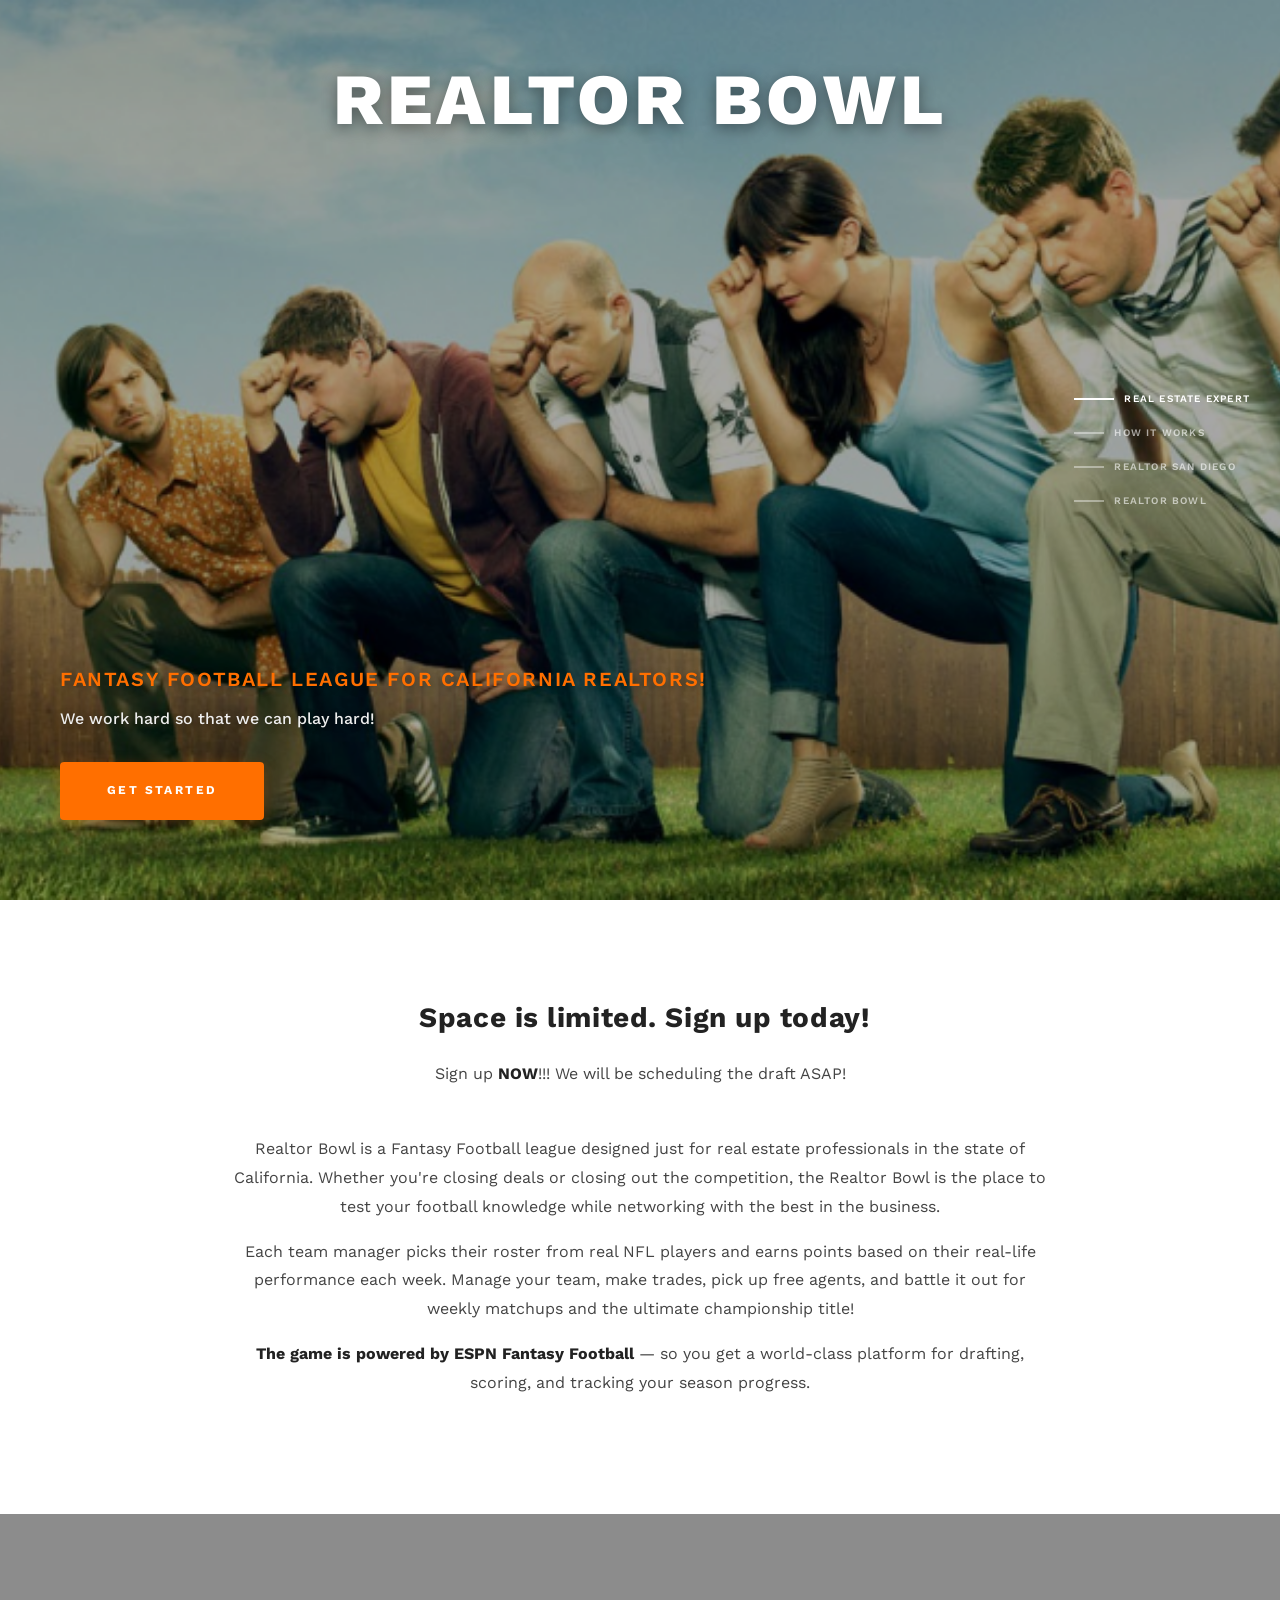
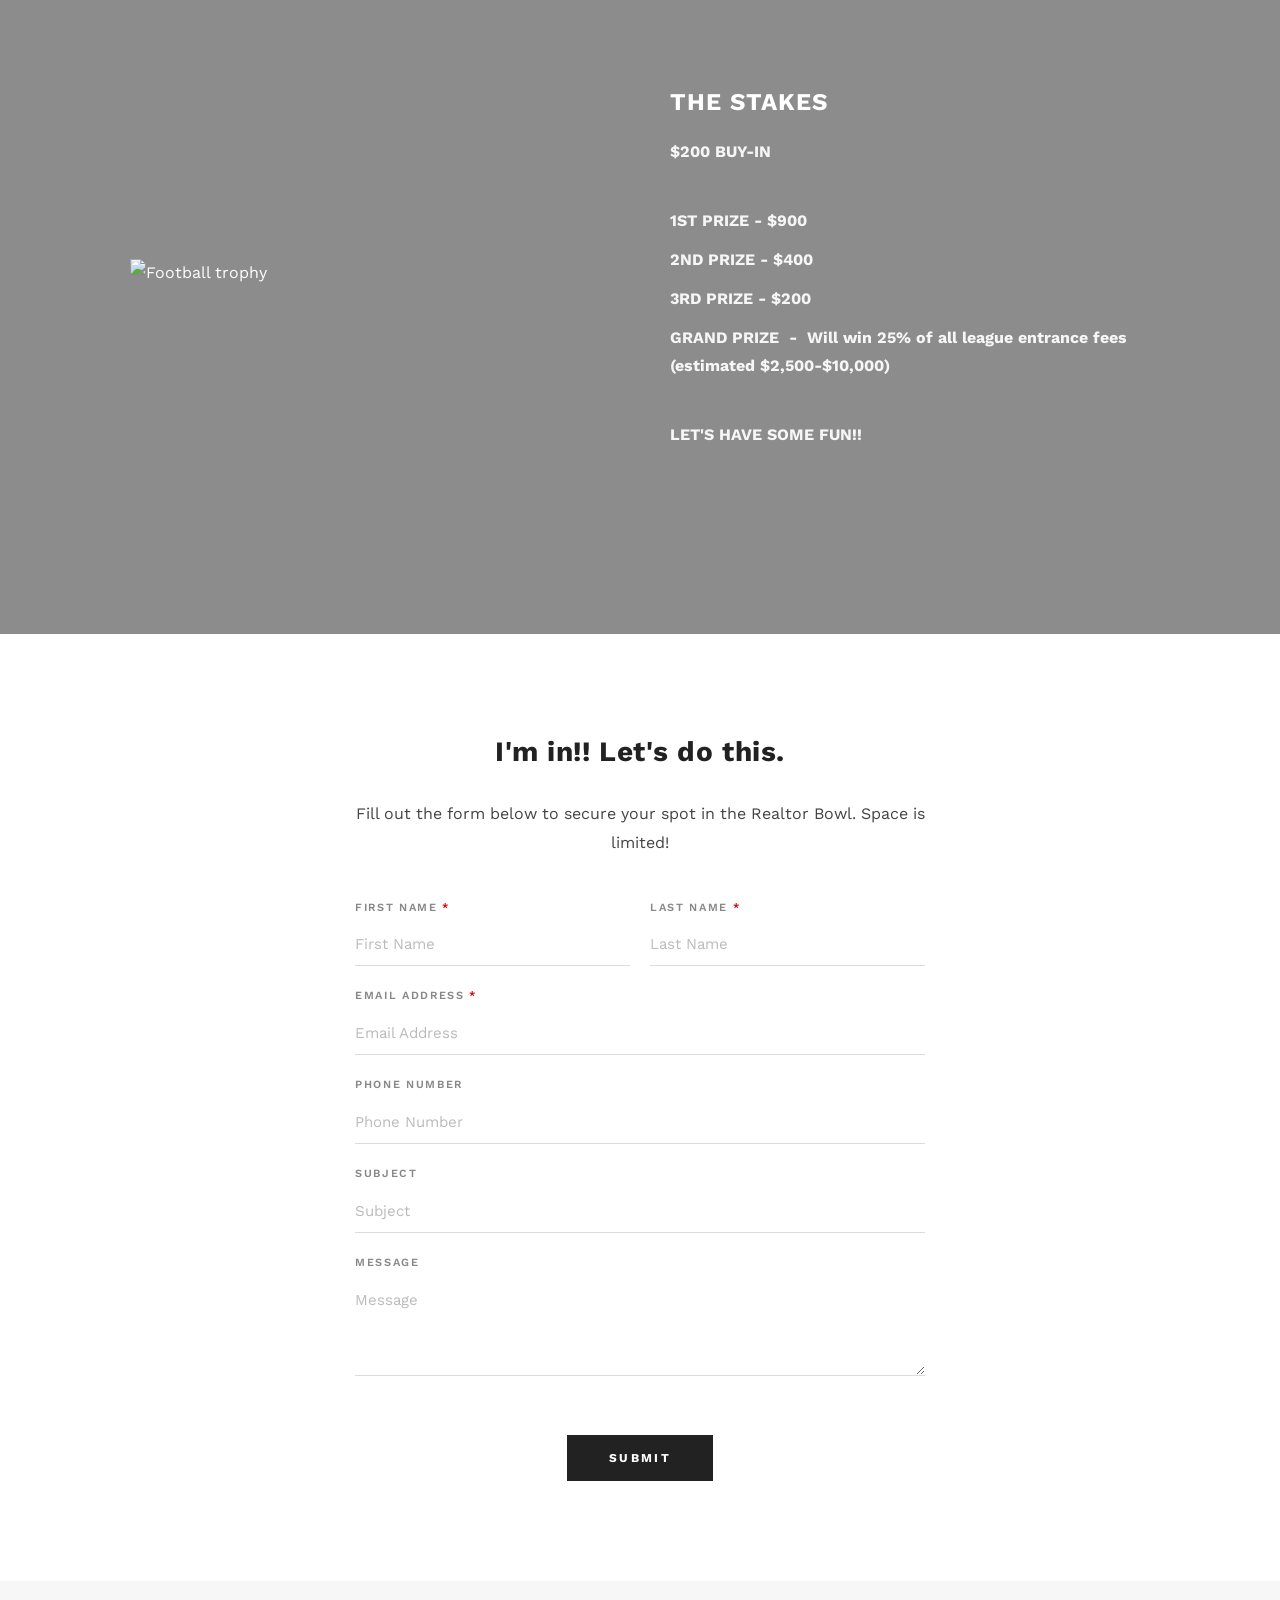
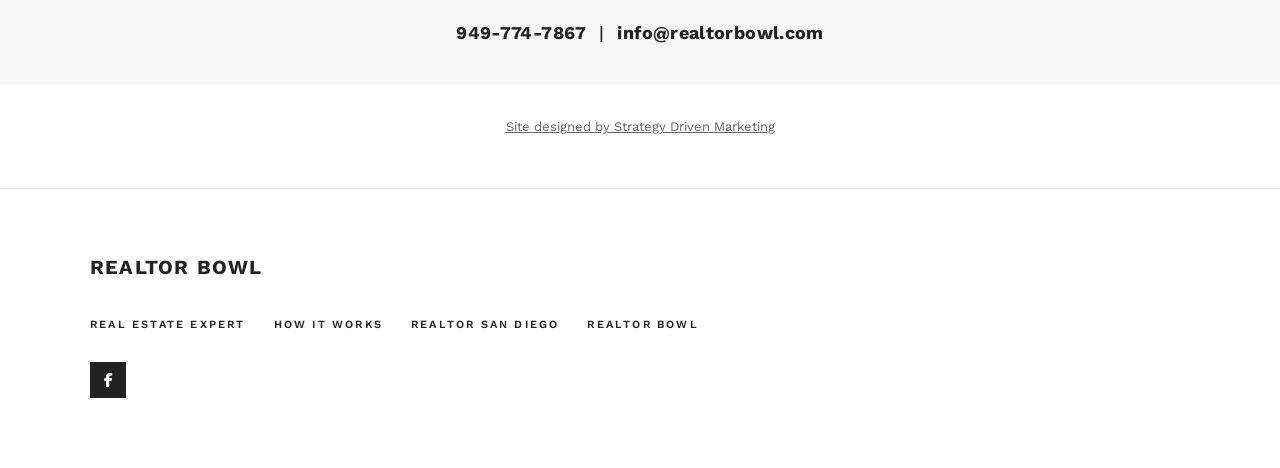
==== index.html @ cfb36e1f "first commit" ====
<!DOCTYPE html>
<html lang="en-US">
<head>
  <meta charset="utf-8">
  <meta name="viewport" content="width=device-width, initial-scale=1">
  <title>Realtor Bowl</title>
  <meta name="description" content="Realtor Bowl - Fantasy Football League for California Realtors. We work hard so that we can play hard!">
  <meta property="og:site_name" content="Realtor Bowl">
  <meta property="og:title" content="Realtor Bowl">
  <meta property="og:url" content="https://www.realtorbowl.com">
  <meta property="og:type" content="website">
  <link rel="icon" type="image/x-icon" href="https://images.squarespace-cdn.com/content/v1/5d53012f6636c10001f3aa7c/1566528179507-QT8LX7L2EUWKUY37SHJG/favicon.ico?format=100w">
  <link rel="stylesheet" href="https://cdnjs.cloudflare.com/ajax/libs/font-awesome/6.4.0/css/all.min.css">
  <link rel="stylesheet" href="style.css">
</head>
<body>

  <!-- ====== SECTION 1: HERO — "Real Estate Expert" ====== -->
  <section class="index-section index-section--hero" id="real-estate-expert" data-section-id="real-estate-expert">
    <div class="section-bg" style="background-image: url('nc_assets/img/the-league.png');"></div>
    <h1 class="hero-title">REALTOR BOWL</h1>
    <div class="section-content">
      <p class="hero-subtext-main">fantasy football league for california realtors!</p>
      <p class="hero-subtext-tagline">We work hard so that we can play hard!</p>
      <div class="hero-cta-container">
        <a href="realtor-bowl.html" class="hero-cta-btn">Get Started</a>
      </div>
    </div>
  </section>

  <!-- ====== SECTION 2: "How it Works" ====== -->
  <section id="how-it-works" data-section-id="how-it-works">
    <div class="content-section content-section--centered">
      <h2>&nbsp;<strong>Space is limited. Sign up today!</strong></h2>
      <p>Sign up <strong>NOW</strong>!!! We will be scheduling the draft ASAP!</p>

      <div class="spacer--sm"></div>

      <p>Realtor Bowl is a Fantasy Football league designed just for real estate professionals in the state of California. Whether you're closing deals or closing out the competition, the Realtor Bowl is the place to test your football knowledge while networking with the best in the business.</p>

      <p>Each team manager picks their roster from real NFL players and earns points based on their real-life performance each week. Manage your team, make trades, pick up free agents, and battle it out for weekly matchups and the ultimate championship title!</p>

      <p><strong>The game is powered by ESPN Fantasy Football</strong> — so you get a world-class platform for drafting, scoring, and tracking your season progress.</p>
    </div>
  </section>

  <!-- ====== SECTION 3: "Realtor San Diego" — Stakes/Prizes with parallax ====== -->
  <section class="collage-section" id="realtor-san-diego" data-section-id="realtor-san-diego">
    <div class="section-bg" style="background-image: url('https://images.squarespace-cdn.com/content/v1/5d53012f6636c10001f3aa7c/1566524250699-W6W3YXTF83CEIDNZEKRC/adult-apartment-ball-1449056.jpg?format=2500w');"></div>
    <div class="collage-inner">
      <div class="collage-image">
        <img
          src="https://images.squarespace-cdn.com/content/v1/5d53012f6636c10001f3aa7c/1565748765281-NDFD1A0WXV8GSCZ107FG/114701.jpg?format=1000w"
          alt="Football trophy"
          loading="lazy"
        >
      </div>
      <div class="collage-text">
        <h3>THE STAKES</h3>
        <p><strong>$200 BUY-IN</strong></p>
        <div class="spacer--sm"></div>
        <p><strong>1ST PRIZE - $900</strong></p>
        <p><strong>2ND PRIZE - $400</strong></p>
        <p><strong>3RD PRIZE - $200</strong></p>
        <p><strong>GRAND PRIZE&nbsp; -&nbsp; Will win 25% of all league entrance fees (estimated $2,500-$10,000)</strong></p>
        <div class="spacer--sm"></div>
        <p><strong>LET'S HAVE SOME FUN!!</strong></p>
      </div>
    </div>
  </section>

  <!-- ====== SECTION 4: "Realtor Bowl" — Sign-up Form ====== -->
  <section id="realtor-bowl" data-section-id="realtor-bowl">
    <div class="form-section">
      <h2><strong>I'm in!! Let's do this.</strong></h2>
      <p>Fill out the form below to secure your spot in the Realtor Bowl. Space is limited!</p>

      <form id="signup-form" class="signup-form">
        <div class="form-row">
          <div>
            <label for="first-name">First Name <span style="color:#c00;">*</span></label>
            <input type="text" id="first-name" placeholder="First Name" required>
          </div>
          <div>
            <label for="last-name">Last Name <span style="color:#c00;">*</span></label>
            <input type="text" id="last-name" placeholder="Last Name" required>
          </div>
        </div>
        <div class="form-row form-row--full">
          <div>
            <label for="email">Email Address <span style="color:#c00;">*</span></label>
            <input type="email" id="email" placeholder="Email Address" required>
          </div>
        </div>
        <div class="form-row form-row--full">
          <div>
            <label for="phone">Phone Number</label>
            <input type="tel" id="phone" placeholder="Phone Number">
          </div>
        </div>
        <div class="form-row form-row--full">
          <div>
            <label for="subject">Subject</label>
            <input type="text" id="subject" placeholder="Subject">
          </div>
        </div>
        <div class="form-row form-row--full">
          <div>
            <label for="message">Message</label>
            <textarea id="message" placeholder="Message" rows="4"></textarea>
          </div>
        </div>
        <div style="text-align: center;">
          <button type="submit" class="form-submit-btn">Submit</button>
        </div>
        <div id="form-status" class="form-status"></div>
      </form>
    </div>
  </section>

  <!-- ====== CONTACT BAR ====== -->
  <div class="contact-bar">
    <h3>
      <a href="tel:949-774-7867"><strong>949-774-7867</strong></a>
      &nbsp;|&nbsp;
      <a href="mailto:info@realtorbowl.com"><strong>info@realtorbowl.com</strong></a>
    </h3>
  </div>

  <!-- ====== CREDIT LINE ====== -->
  <div class="credit-line">
    <a href="https://www.strategydrivenmarketing.com/" target="_blank">Site designed by Strategy Driven Marketing</a>
  </div>

  <!-- ====== FOOTER ====== -->
  <footer class="site-footer">
    <div class="footer-inner">
      <div class="footer-brand">Realtor Bowl</div>
      <nav class="footer-nav">
        <ul>
          <li><a href="#real-estate-expert">Real Estate Expert</a></li>
          <li><a href="#how-it-works">How it Works</a></li>
          <li><a href="#realtor-san-diego">Realtor San Diego</a></li>
          <li><a href="#realtor-bowl">Realtor Bowl</a></li>
        </ul>
      </nav>
      <div class="footer-social">
        <a href="https://www.facebook.com/realtorbowl" target="_blank" aria-label="Facebook">
          <i class="fa-brands fa-facebook-f"></i>
        </a>
      </div>
    </div>
  </footer>

  <!-- ====== INDEX NAV (right side) ====== -->
  <nav class="index-nav">
    <a href="#real-estate-expert" class="active">
      <span class="nav-dot"></span>
      <span class="nav-label">Real Estate Expert</span>
    </a>
    <a href="#how-it-works">
      <span class="nav-dot"></span>
      <span class="nav-label">How it Works</span>
    </a>
    <a href="#realtor-san-diego">
      <span class="nav-dot"></span>
      <span class="nav-label">Realtor San Diego</span>
    </a>
    <a href="#realtor-bowl">
      <span class="nav-dot"></span>
      <span class="nav-label">Realtor Bowl</span>
    </a>
  </nav>

  <script src="app.js"></script>
</body>
</html>
---- style.css ----
/* ========================================
   Realtor Bowl - Squarespace Style Replica
   Font: Work Sans | Template: Pacific (Squarespace)
   ======================================== */

@import url('https://fonts.googleapis.com/css2?family=Work+Sans:ital,wght@0,400;0,500;0,600;0,700;0,800;1,400;1,700&display=swap');

/* Reset & Base */
*, *::before, *::after {
  margin: 0;
  padding: 0;
  box-sizing: border-box;
}

html {
  scroll-behavior: smooth;
  -webkit-font-smoothing: antialiased;
  -moz-osx-font-smoothing: grayscale;
}

body {
  font-family: 'Work Sans', sans-serif;
  font-weight: 400;
  font-size: 16px;
  line-height: 1.8;
  color: #222;
  background-color: #fff;
  overflow-x: hidden;
}

a {
  color: inherit;
  text-decoration: none;
}

img {
  max-width: 100%;
  height: auto;
  display: block;
}

h1, h2, h3, h4, h5 {
  font-weight: 700;
  line-height: 1.3;
  letter-spacing: 0.02em;
}

/* ========================================
   HEADER / NAVIGATION
   Squarespace Pacific template style:
   - Logo centered at bottom
   - Nav links centered at top
   ======================================== */
.site-header {
  position: fixed;
  top: 0;
  left: 0;
  width: 100%;
  z-index: 1000;
  background-color: rgba(255, 255, 255, 0.97);
  border-bottom: 1px solid rgba(0, 0, 0, 0.06);
  transition: background-color 0.3s ease, box-shadow 0.3s ease;
}

.site-header.scrolled {
  box-shadow: 0 2px 10px rgba(0, 0, 0, 0.08);
}

.header-inner {
  max-width: 1200px;
  margin: 0 auto;
  padding: 0 40px;
  display: flex;
  flex-direction: column;
  align-items: center;
}

.header-nav-row {
  width: 100%;
  display: flex;
  justify-content: center;
  align-items: center;
  padding: 14px 0 6px;
}

.header-nav-row ul {
  display: flex;
  list-style: none;
  gap: 36px;
}

.header-nav-row ul li a {
  font-size: 11px;
  font-weight: 600;
  letter-spacing: 0.2em;
  text-transform: uppercase;
  color: #222;
  transition: opacity 0.25s ease;
  padding: 4px 0;
  position: relative;
}

.header-nav-row ul li a:hover,
.header-nav-row ul li a.active {
  opacity: 0.5;
}

.header-brand {
  padding: 6px 0 14px;
}

.header-brand a {
  font-size: 28px;
  font-weight: 700;
  letter-spacing: 0.06em;
  text-transform: uppercase;
  color: #222;
}

/* Mobile menu button */
.mobile-menu-toggle {
  display: none;
  background: none;
  border: none;
  cursor: pointer;
  padding: 10px;
  position: absolute;
  left: 20px;
  top: 16px;
}

.mobile-menu-toggle span {
  display: block;
  width: 22px;
  height: 1.5px;
  background: #222;
  margin: 5px 0;
  transition: 0.3s;
}

/* ========================================
   HERO / INDEX PAGE SECTIONS
   Full-viewport parallax image sections
   ======================================== */
.index-section {
  position: relative;
  width: 100%;
  overflow: hidden;
}

.index-section--hero {
  min-height: 100vh;
  display: flex;
  align-items: flex-end;
  justify-content: flex-start;
  padding: 80px 60px;
  color: #fff;
}

.index-section--hero .section-bg {
  position: absolute;
  top: 0;
  left: 0;
  width: 100%;
  height: 100%;
  background-size: cover;
  background-position: center;
  background-attachment: fixed;
  z-index: 0;
}

.index-section--hero .section-bg::after {
  content: '';
  position: absolute;
  top: 0;
  left: 0;
  width: 100%;
  height: 100%;
  background: rgba(0, 0, 0, 0.35);
}

.index-section--hero .section-content {
  position: relative;
  z-index: 1;
  max-width: 850px;
}

.index-section--hero .hero-title {
  position: absolute;
  top: 60px;
  left: 0;
  width: 100%;
  text-align: center;
  z-index: 2;
  font-size: 72px;
  font-weight: 800;
  text-transform: uppercase;
  letter-spacing: 0.06em;
  margin: 0;
  line-height: 1.1;
  color: #fff;
  text-shadow: 0 4px 15px rgba(0, 0, 0, 0.4);
}

.index-section--hero .hero-subtext-main {
  font-size: 20px;
  font-weight: 600;
  text-transform: uppercase;
  letter-spacing: 0.08em;
  color: #ff6f00; /* Vibrant Orange */
  margin-bottom: 8px;
  text-shadow: 0 2px 8px rgba(0, 0, 0, 0.3);
}

.index-section--hero .hero-subtext-tagline {
  font-size: 16px;
  font-weight: 500;
  line-height: 1.7;
  color: #eee;
  margin-bottom: 24px;
  text-shadow: 0 2px 8px rgba(0, 0, 0, 0.3);
}

.hero-cta-container {
  margin-top: 30px;
}

.hero-cta-btn {
  display: inline-block;
  padding: 16px 45px;
  background-color: #ff6f00; /* Vibrant Orange */
  color: #fff !important;
  font-family: 'Work Sans', sans-serif;
  font-size: 12px;
  font-weight: 700;
  letter-spacing: 0.2em;
  text-transform: uppercase;
  border: 2px solid #ff6f00;
  border-radius: 4px;
  cursor: pointer;
  box-shadow: 0 4px 15px rgba(255, 111, 0, 0.3);
  transition: all 0.3s cubic-bezier(0.25, 0.8, 0.25, 1);
}

.hero-cta-btn:hover {
  background-color: #e65c00;
  border-color: #e65c00;
  transform: translateY(-2px);
  box-shadow: 0 6px 20px rgba(255, 111, 0, 0.4);
}

.hero-cta-btn:active {
  transform: translateY(0);
  box-shadow: 0 2px 10px rgba(255, 111, 0, 0.2);
}

/* ========================================
   CONTENT SECTIONS (white bg, text blocks)
   ======================================== */
.content-section {
  padding: 100px 40px;
  max-width: 900px;
  margin: 0 auto;
}

.content-section--centered {
  text-align: center;
}

.content-section h2 {
  font-size: 28px;
  font-weight: 700;
  margin-bottom: 24px;
  letter-spacing: 0.02em;
  text-transform: none;
}

.content-section p {
  font-size: 16px;
  line-height: 1.8;
  color: #444;
  margin-bottom: 16px;
}

.content-section p strong {
  font-weight: 700;
  color: #222;
}

/* CTA / Emphasis text */
.section-cta-text {
  font-size: 22px;
  font-weight: 700;
  margin-top: 30px;
  margin-bottom: 10px;
  color: #222;
}

/* ========================================
   IMAGE + TEXT COLLAGE SECTION
   (Squarespace "collage" image block style)
   ======================================== */
.collage-section {
  position: relative;
  min-height: 80vh;
  display: flex;
  align-items: center;
  color: #fff;
}

.collage-section .section-bg {
  position: absolute;
  top: 0;
  left: 0;
  width: 100%;
  height: 100%;
  background-size: cover;
  background-position: center;
  background-attachment: fixed;
  z-index: 0;
}

.collage-section .section-bg::after {
  content: '';
  position: absolute;
  top: 0;
  left: 0;
  width: 100%;
  height: 100%;
  background: rgba(0, 0, 0, 0.45);
}

.collage-inner {
  position: relative;
  z-index: 1;
  display: grid;
  grid-template-columns: 1fr 1fr;
  gap: 60px;
  max-width: 1100px;
  margin: 0 auto;
  padding: 80px 40px;
  align-items: center;
}

.collage-image img {
  width: 100%;
  border-radius: 0;
}

.collage-text h3 {
  font-size: 24px;
  font-weight: 700;
  text-transform: uppercase;
  letter-spacing: 0.04em;
  margin-bottom: 20px;
}

.collage-text p {
  font-size: 16px;
  line-height: 1.8;
  opacity: 0.92;
  margin-bottom: 10px;
}

.collage-text p strong {
  font-weight: 700;
}

/* ========================================
   SIGN-UP FORM SECTION
   ======================================== */
.form-section {
  padding: 100px 40px;
  max-width: 650px;
  margin: 0 auto;
}

.form-section h2 {
  font-size: 28px;
  font-weight: 700;
  text-align: center;
  margin-bottom: 30px;
}

.form-section p {
  text-align: center;
  font-size: 16px;
  color: #444;
  margin-bottom: 40px;
}

.signup-form .form-row {
  display: grid;
  grid-template-columns: 1fr 1fr;
  gap: 20px;
  margin-bottom: 20px;
}

.signup-form .form-row--full {
  grid-template-columns: 1fr;
}

.signup-form label {
  display: block;
  font-size: 11px;
  font-weight: 600;
  letter-spacing: 0.15em;
  text-transform: uppercase;
  color: #888;
  margin-bottom: 6px;
}

.signup-form input,
.signup-form textarea {
  width: 100%;
  padding: 12px 0;
  border: none;
  border-bottom: 1px solid #ddd;
  font-family: 'Work Sans', sans-serif;
  font-size: 15px;
  color: #222;
  background: transparent;
  transition: border-color 0.25s;
  outline: none;
}

.signup-form input:focus,
.signup-form textarea:focus {
  border-bottom-color: #222;
}

.signup-form textarea {
  resize: vertical;
  min-height: 80px;
}

.signup-form input::placeholder,
.signup-form textarea::placeholder {
  color: #bbb;
}

.form-submit-btn {
  display: inline-block;
  margin-top: 30px;
  padding: 14px 40px;
  background-color: #222;
  color: #fff;
  font-family: 'Work Sans', sans-serif;
  font-size: 12px;
  font-weight: 700;
  letter-spacing: 0.2em;
  text-transform: uppercase;
  border: 2px solid #222;
  cursor: pointer;
  transition: background-color 0.25s, color 0.25s;
}

.form-submit-btn:hover {
  background-color: #fff;
  color: #222;
}

.form-status {
  margin-top: 20px;
  padding: 12px 16px;
  font-size: 14px;
  border-radius: 0;
  display: none;
  text-align: center;
}

.form-status.success {
  display: block;
  background: #e8f5e9;
  color: #2e7d32;
  border: 1px solid #a5d6a7;
}

.form-status.error {
  display: block;
  background: #fce4ec;
  color: #c62828;
  border: 1px solid #ef9a9a;
}

/* ========================================
   CONTACT INFO BAR
   ======================================== */
.contact-bar {
  text-align: center;
  padding: 40px 40px;
  background: #f7f7f7;
}

.contact-bar h3 {
  font-size: 18px;
  font-weight: 500;
  color: #222;
}

.contact-bar a {
  color: #222;
  font-weight: 600;
  transition: opacity 0.2s;
}

.contact-bar a:hover {
  opacity: 0.6;
}

/* ========================================
   FOOTER
   ======================================== */
.site-footer {
  padding: 60px 40px 40px;
  background-color: #fff;
  border-top: 1px solid #eee;
}

.footer-inner {
  max-width: 1100px;
  margin: 0 auto;
  display: flex;
  flex-direction: column;
  align-items: flex-start;
}

.footer-brand {
  font-size: 20px;
  font-weight: 700;
  letter-spacing: 0.06em;
  text-transform: uppercase;
  margin-bottom: 24px;
  color: #222;
}

.footer-nav ul {
  display: flex;
  list-style: none;
  gap: 28px;
  margin-bottom: 24px;
}

.footer-nav ul li a {
  font-size: 11px;
  font-weight: 600;
  letter-spacing: 0.2em;
  text-transform: uppercase;
  color: #222;
  transition: opacity 0.2s;
}

.footer-nav ul li a:hover {
  opacity: 0.5;
}

.footer-social {
  margin-bottom: 30px;
}

.footer-social a {
  display: inline-flex;
  align-items: center;
  justify-content: center;
  width: 36px;
  height: 36px;
  background: #222;
  color: #fff;
  font-size: 14px;
  transition: opacity 0.2s;
}

.footer-social a:hover {
  opacity: 0.7;
}

.footer-bottom {
  font-size: 11px;
  color: #aaa;
  letter-spacing: 0.05em;
}

.footer-bottom a {
  color: #aaa;
  text-decoration: underline;
}

/* ========================================
   INDEX NAV (right-side section indicators)
   ======================================== */
.index-nav {
  position: fixed;
  right: 30px;
  top: 50%;
  transform: translateY(-50%);
  z-index: 999;
  display: flex;
  flex-direction: column;
  gap: 16px;
}

.index-nav a {
  display: flex;
  align-items: center;
  gap: 10px;
  text-decoration: none;
}

.index-nav .nav-dot {
  width: 30px;
  height: 2px;
  background: rgba(255, 255, 255, 0.4);
  transition: background 0.3s, width 0.3s;
}

.index-nav a.active .nav-dot {
  background: #fff;
  width: 40px;
}

.index-nav .nav-label {
  font-size: 10px;
  font-weight: 600;
  letter-spacing: 0.12em;
  text-transform: uppercase;
  color: rgba(255, 255, 255, 0.6);
  white-space: nowrap;
  opacity: 0;
  transform: translateX(-5px);
  transition: opacity 0.25s, transform 0.25s;
}

.index-nav a:hover .nav-label,
.index-nav a.active .nav-label {
  opacity: 1;
  transform: translateX(0);
  color: #fff;
}

/* Dark background section = white nav dots */
.index-nav.on-light .nav-dot {
  background: rgba(0, 0, 0, 0.2);
}

.index-nav.on-light a.active .nav-dot {
  background: #222;
}

.index-nav.on-light .nav-label {
  color: rgba(0, 0, 0, 0.4);
}

.index-nav.on-light a:hover .nav-label,
.index-nav.on-light a.active .nav-label {
  color: #222;
}

/* ========================================
   SPACER
   ======================================== */
.spacer {
  height: 60px;
}

.spacer--sm {
  height: 30px;
}

/* ========================================
   CREDIT LINE
   ======================================== */
.credit-line {
  text-align: center;
  padding: 30px 20px 50px;
  font-size: 13px;
  color: #999;
}

.credit-line a {
  color: #666;
  text-decoration: underline;
}

/* ========================================
   RESPONSIVE
   ======================================== */
@media (max-width: 900px) {
  .collage-inner {
    grid-template-columns: 1fr;
    gap: 30px;
    padding: 60px 30px;
  }

  .index-section--hero {
    padding: 60px 30px;
  }

  .index-section--hero .hero-title {
    font-size: 48px;
  }

  .index-section--hero .hero-subtext-main {
    font-size: 16px;
  }

  .content-section {
    padding: 70px 30px;
  }
}

@media (max-width: 640px) {
  .header-nav-row {
    display: none;
  }

  .mobile-menu-toggle {
    display: block;
  }

  .header-inner {
    flex-direction: row;
    justify-content: center;
    align-items: center;
    position: relative;
    padding: 16px 20px;
  }

  .header-brand {
    padding: 0;
  }

  .header-brand a {
    font-size: 20px;
  }

  /* Mobile overlay nav */
  .header-nav-row.mobile-open {
    display: flex;
    position: fixed;
    top: 0;
    left: 0;
    width: 100%;
    height: 100vh;
    background: #fff;
    z-index: 2000;
    flex-direction: column;
    justify-content: center;
    align-items: center;
    padding: 0;
  }

  .header-nav-row.mobile-open ul {
    flex-direction: column;
    gap: 24px;
    align-items: center;
  }

  .header-nav-row.mobile-open ul li a {
    font-size: 14px;
    letter-spacing: 0.25em;
  }

  .index-section--hero .hero-title {
    font-size: 36px;
  }

  .index-section--hero .hero-subtext-main {
    font-size: 14px;
  }

  .index-section--hero {
    padding: 40px 20px;
    min-height: 80vh;
  }

  .content-section {
    padding: 50px 20px;
  }

  .form-section {
    padding: 50px 20px;
  }

  .signup-form .form-row {
    grid-template-columns: 1fr;
  }

  .collage-section {
    min-height: auto;
  }

  .collage-section .section-bg {
    background-attachment: scroll;
  }

  .index-section--hero .section-bg {
    background-attachment: scroll;
  }

  .index-nav {
    display: none;
  }

  .footer-inner {
    align-items: center;
    text-align: center;
  }

  .footer-nav ul {
    flex-direction: column;
    gap: 12px;
    align-items: center;
  }
}
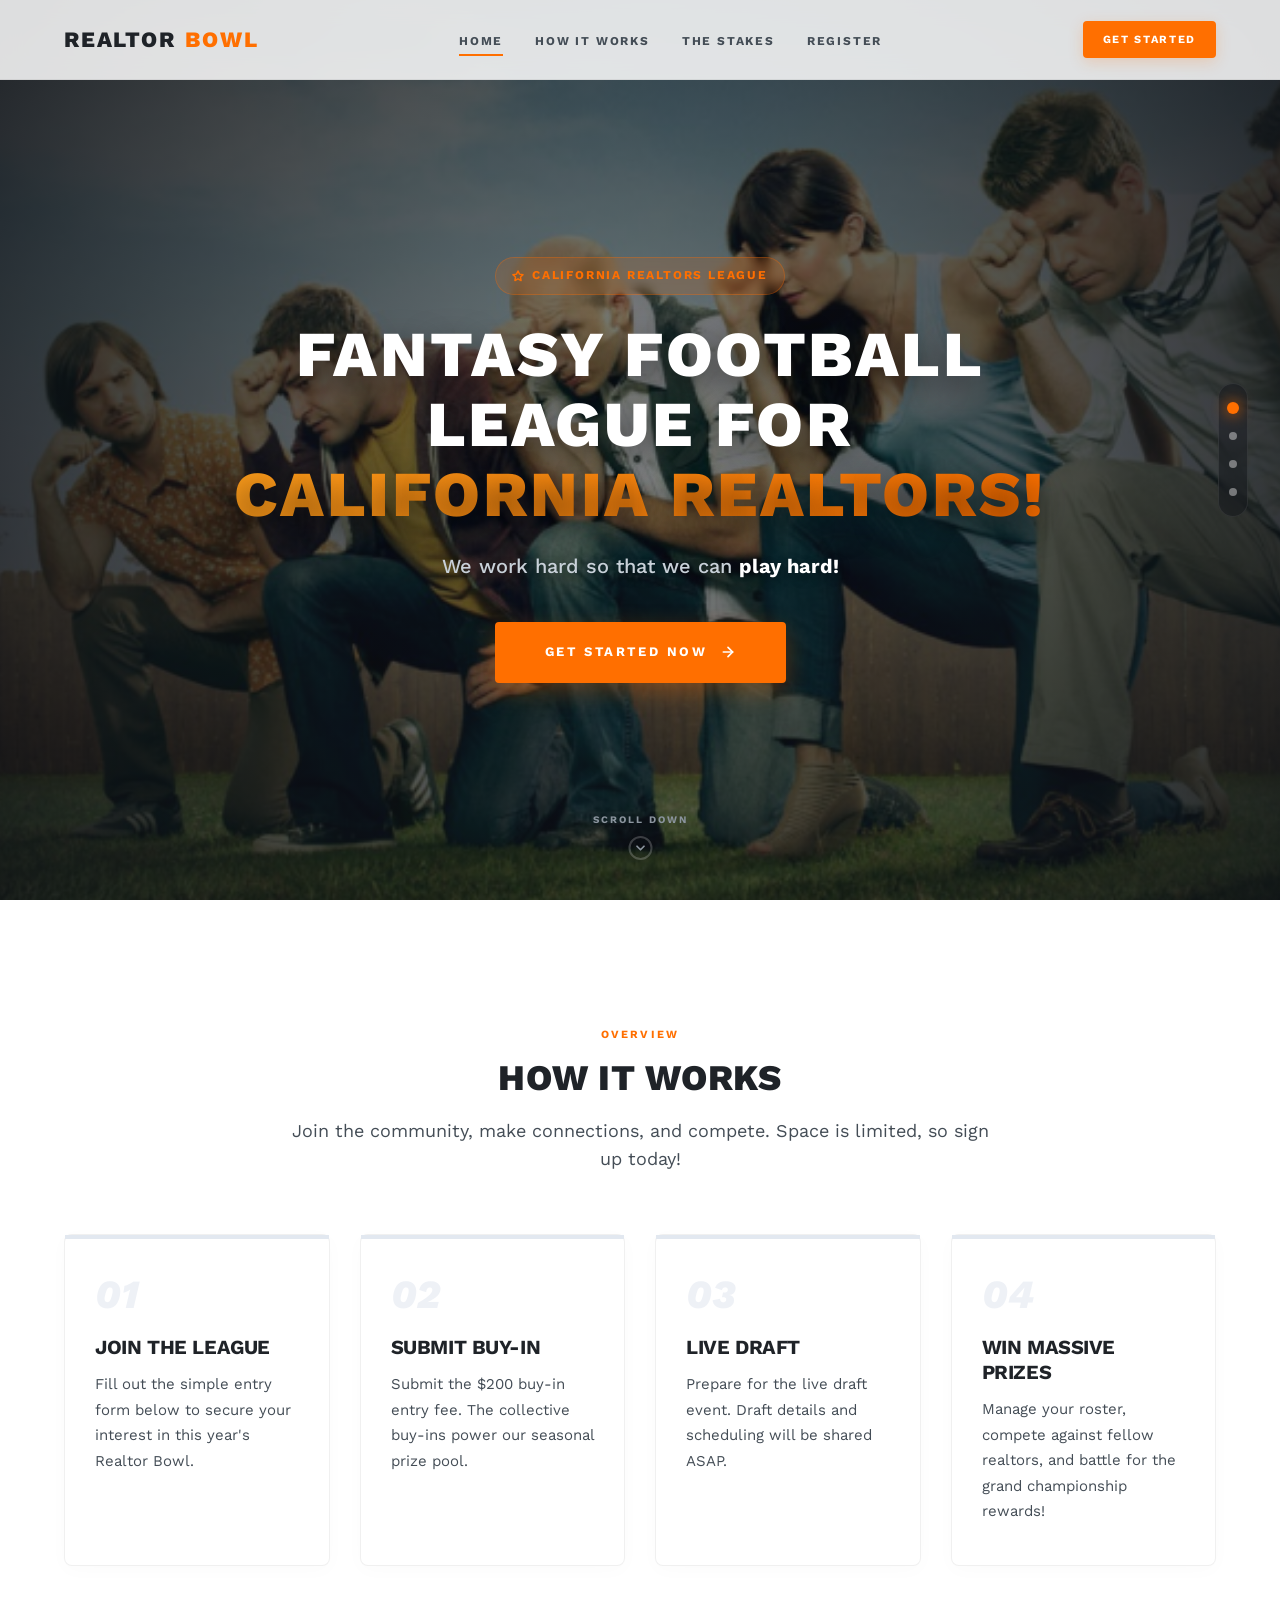
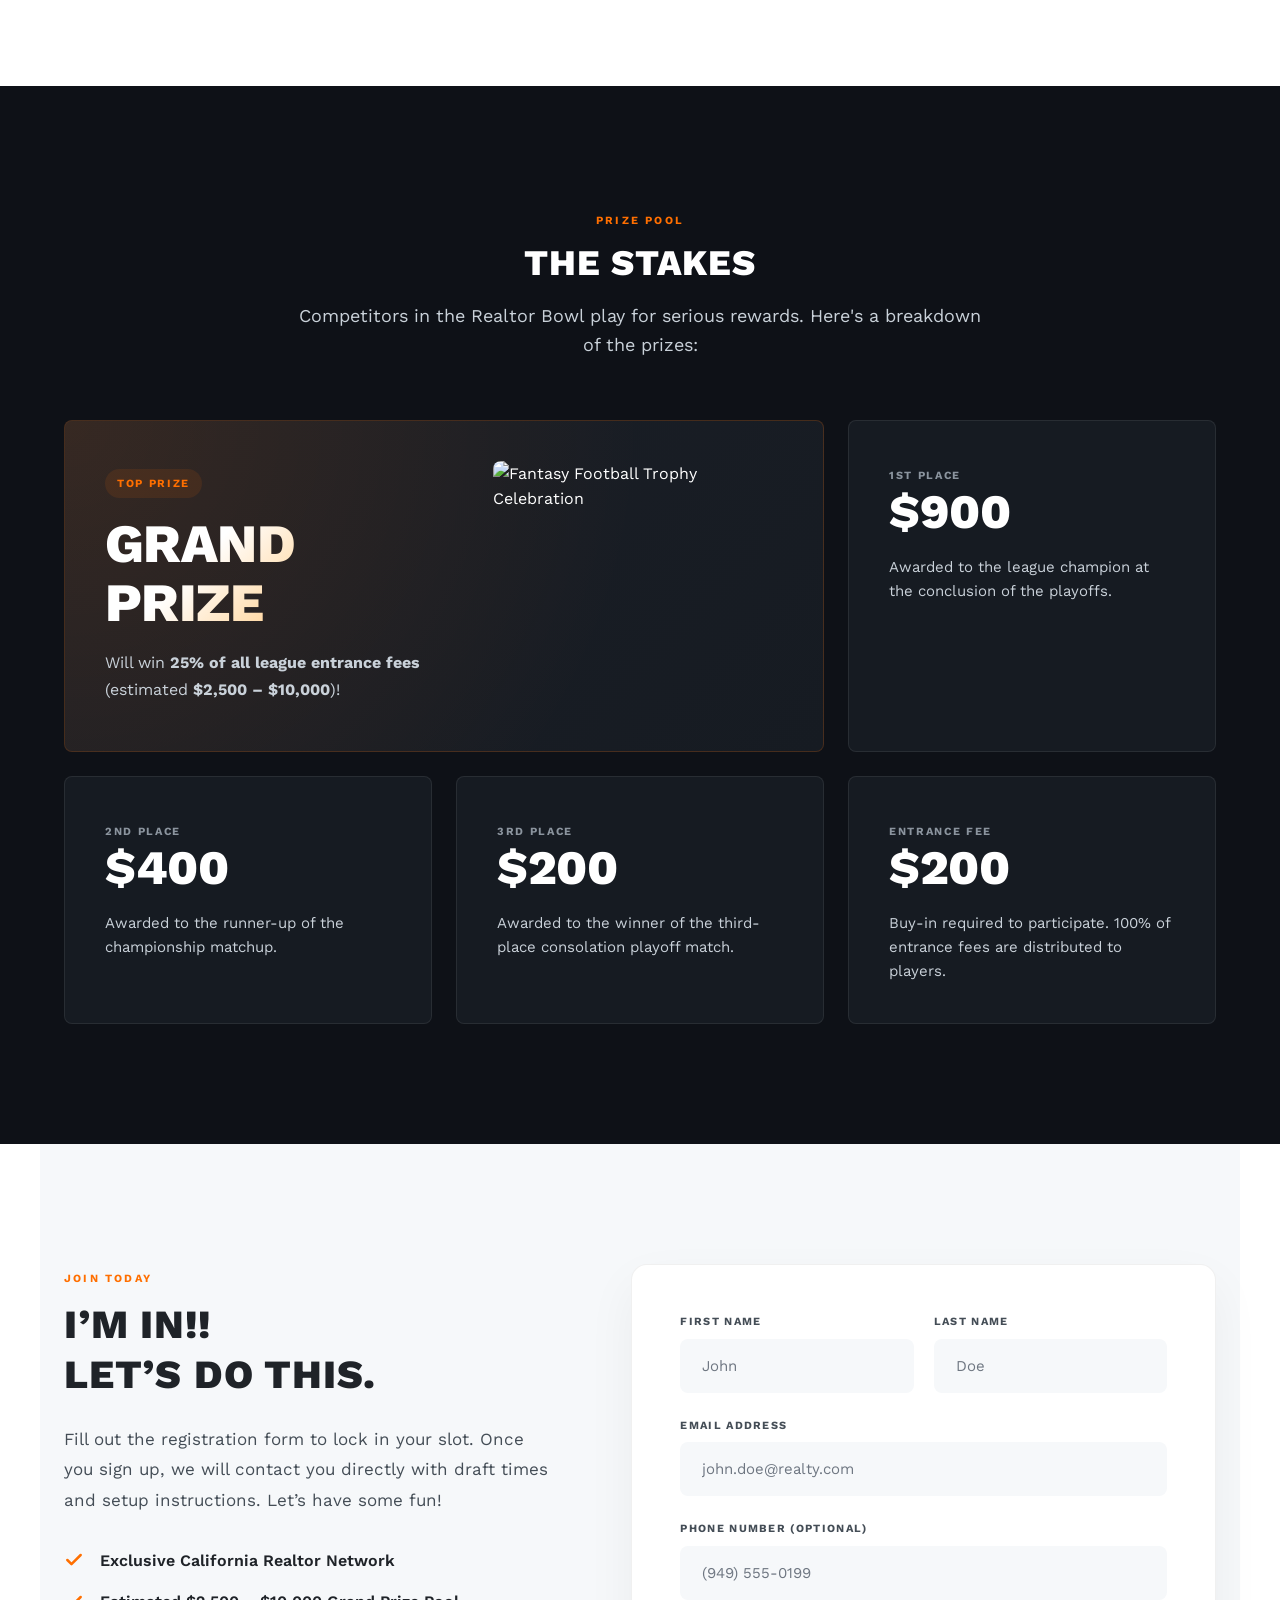
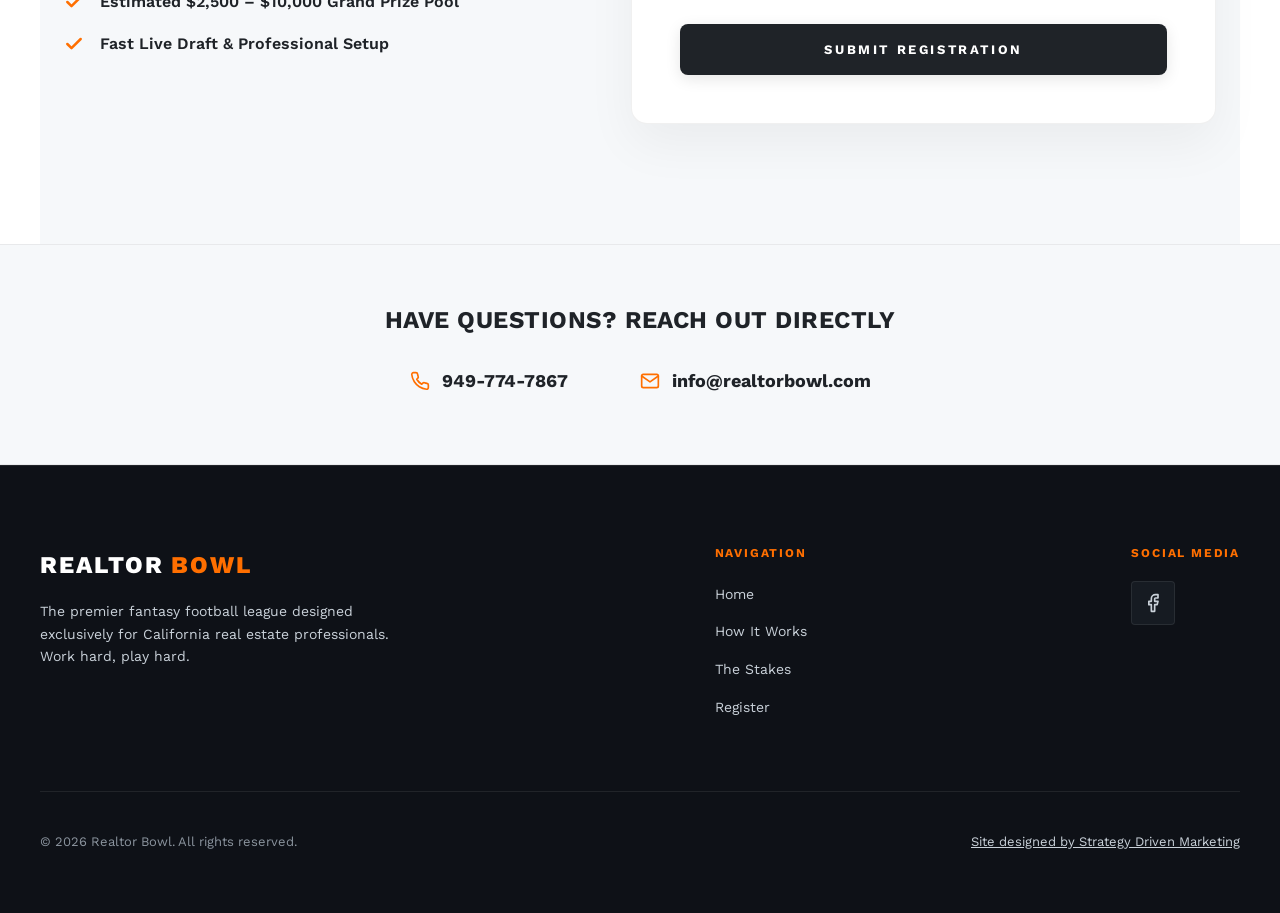
==== commit 0ae67c3f: "second commit" ====
--- a/index.html
+++ b/index.html
@@ -1,177 +1,323 @@
-<!DOCTYPE html>
+<!doctype html>
 <html lang="en-US">
 <head>
   <meta charset="utf-8">
+  <meta http-equiv="X-UA-Compatible" content="IE=edge">
   <meta name="viewport" content="width=device-width, initial-scale=1">
-  <title>Realtor Bowl</title>
-  <meta name="description" content="Realtor Bowl - Fantasy Football League for California Realtors. We work hard so that we can play hard!">
+
+  <title>Realtor Bowl - California Realtors Fantasy Football League</title>
+  <meta name="description" content="The premier fantasy football league for California real estate agents. Work hard, play hard, and compete for huge cash prizes!">
+  <link rel="icon" type="image/x-icon" href="https://images.squarespace-cdn.com/content/v1/5d53012f6636c10001f3aa7c/1566528179507-QT8LX7L2EUWKUY37SHJG/favicon.ico?format=100w" />
+
+  <!-- Open Graph -->
   <meta property="og:site_name" content="Realtor Bowl">
-  <meta property="og:title" content="Realtor Bowl">
-  <meta property="og:url" content="https://www.realtorbowl.com">
+  <meta property="og:title" content="Realtor Bowl - California Realtors Fantasy Football League">
+  <meta property="og:description" content="Work hard, play hard. Compete for prizes in the exclusive California realtors fantasy football league.">
   <meta property="og:type" content="website">
-  <link rel="icon" type="image/x-icon" href="https://images.squarespace-cdn.com/content/v1/5d53012f6636c10001f3aa7c/1566528179507-QT8LX7L2EUWKUY37SHJG/favicon.ico?format=100w">
-  <link rel="stylesheet" href="https://cdnjs.cloudflare.com/ajax/libs/font-awesome/6.4.0/css/all.min.css">
+
+  <!-- Custom Styles -->
   <link rel="stylesheet" href="style.css">
 </head>
+
 <body>
 
-  <!-- ====== SECTION 1: HERO — "Real Estate Expert" ====== -->
-  <section class="index-section index-section--hero" id="real-estate-expert" data-section-id="real-estate-expert">
-    <div class="section-bg" style="background-image: url('nc_assets/img/the-league.png');"></div>
-    <h1 class="hero-title">REALTOR BOWL</h1>
-    <div class="section-content">
-      <p class="hero-subtext-main">fantasy football league for california realtors!</p>
-      <p class="hero-subtext-tagline">We work hard so that we can play hard!</p>
-      <div class="hero-cta-container">
-        <a href="realtor-bowl.html" class="hero-cta-btn">Get Started</a>
-      </div>
+  <!-- Sticky Header -->
+  <header class="site-header">
+    <div class="header-inner">
+      <div class="header-brand">
+        <a href="#">Realtor <span>Bowl</span></a>
+      </div>
+      
+      <nav class="header-nav">
+        <ul>
+          <li><a href="#real-estate-expert" class="active">Home</a></li>
+          <li><a href="#how-it-works">How It Works</a></li>
+          <li><a href="#realtor-san-diego">The Stakes</a></li>
+          <li><a href="#realtor-bowl">Register</a></li>
+        </ul>
+      </nav>
+
+      <div class="header-actions">
+        <a href="#realtor-bowl" class="header-cta-nav">Get Started</a>
+      </div>
+
+      <button class="mobile-menu-toggle" aria-label="Toggle Navigation Menu">
+        <span></span>
+        <span></span>
+        <span></span>
+      </button>
     </div>
-  </section>
-
-  <!-- ====== SECTION 2: "How it Works" ====== -->
-  <section id="how-it-works" data-section-id="how-it-works">
-    <div class="content-section content-section--centered">
-      <h2>&nbsp;<strong>Space is limited. Sign up today!</strong></h2>
-      <p>Sign up <strong>NOW</strong>!!! We will be scheduling the draft ASAP!</p>
-
-      <div class="spacer--sm"></div>
-
-      <p>Realtor Bowl is a Fantasy Football league designed just for real estate professionals in the state of California. Whether you're closing deals or closing out the competition, the Realtor Bowl is the place to test your football knowledge while networking with the best in the business.</p>
-
-      <p>Each team manager picks their roster from real NFL players and earns points based on their real-life performance each week. Manage your team, make trades, pick up free agents, and battle it out for weekly matchups and the ultimate championship title!</p>
-
-      <p><strong>The game is powered by ESPN Fantasy Football</strong> — so you get a world-class platform for drafting, scoring, and tracking your season progress.</p>
-    </div>
-  </section>
-
-  <!-- ====== SECTION 3: "Realtor San Diego" — Stakes/Prizes with parallax ====== -->
-  <section class="collage-section" id="realtor-san-diego" data-section-id="realtor-san-diego">
-    <div class="section-bg" style="background-image: url('https://images.squarespace-cdn.com/content/v1/5d53012f6636c10001f3aa7c/1566524250699-W6W3YXTF83CEIDNZEKRC/adult-apartment-ball-1449056.jpg?format=2500w');"></div>
-    <div class="collage-inner">
-      <div class="collage-image">
-        <img
-          src="https://images.squarespace-cdn.com/content/v1/5d53012f6636c10001f3aa7c/1565748765281-NDFD1A0WXV8GSCZ107FG/114701.jpg?format=1000w"
-          alt="Football trophy"
-          loading="lazy"
-        >
-      </div>
-      <div class="collage-text">
-        <h3>THE STAKES</h3>
-        <p><strong>$200 BUY-IN</strong></p>
-        <div class="spacer--sm"></div>
-        <p><strong>1ST PRIZE - $900</strong></p>
-        <p><strong>2ND PRIZE - $400</strong></p>
-        <p><strong>3RD PRIZE - $200</strong></p>
-        <p><strong>GRAND PRIZE&nbsp; -&nbsp; Will win 25% of all league entrance fees (estimated $2,500-$10,000)</strong></p>
-        <div class="spacer--sm"></div>
-        <p><strong>LET'S HAVE SOME FUN!!</strong></p>
-      </div>
-    </div>
-  </section>
-
-  <!-- ====== SECTION 4: "Realtor Bowl" — Sign-up Form ====== -->
-  <section id="realtor-bowl" data-section-id="realtor-bowl">
-    <div class="form-section">
-      <h2><strong>I'm in!! Let's do this.</strong></h2>
-      <p>Fill out the form below to secure your spot in the Realtor Bowl. Space is limited!</p>
-
-      <form id="signup-form" class="signup-form">
-        <div class="form-row">
-          <div>
-            <label for="first-name">First Name <span style="color:#c00;">*</span></label>
-            <input type="text" id="first-name" placeholder="First Name" required>
-          </div>
-          <div>
-            <label for="last-name">Last Name <span style="color:#c00;">*</span></label>
-            <input type="text" id="last-name" placeholder="Last Name" required>
-          </div>
-        </div>
-        <div class="form-row form-row--full">
-          <div>
-            <label for="email">Email Address <span style="color:#c00;">*</span></label>
-            <input type="email" id="email" placeholder="Email Address" required>
-          </div>
-        </div>
-        <div class="form-row form-row--full">
-          <div>
-            <label for="phone">Phone Number</label>
-            <input type="tel" id="phone" placeholder="Phone Number">
-          </div>
-        </div>
-        <div class="form-row form-row--full">
-          <div>
-            <label for="subject">Subject</label>
-            <input type="text" id="subject" placeholder="Subject">
-          </div>
-        </div>
-        <div class="form-row form-row--full">
-          <div>
-            <label for="message">Message</label>
-            <textarea id="message" placeholder="Message" rows="4"></textarea>
-          </div>
-        </div>
-        <div style="text-align: center;">
-          <button type="submit" class="form-submit-btn">Submit</button>
-        </div>
-        <div id="form-status" class="form-status"></div>
-      </form>
-    </div>
-  </section>
-
-  <!-- ====== CONTACT BAR ====== -->
-  <div class="contact-bar">
-    <h3>
-      <a href="tel:949-774-7867"><strong>949-774-7867</strong></a>
-      &nbsp;|&nbsp;
-      <a href="mailto:info@realtorbowl.com"><strong>info@realtorbowl.com</strong></a>
-    </h3>
+  </header>
+
+  <!-- Mobile Overlay Navigation -->
+  <div class="header-nav-row" style="display: none;">
+    <nav>
+      <ul>
+        <li><a href="#real-estate-expert">Home</a></li>
+        <li><a href="#how-it-works">How It Works</a></li>
+        <li><a href="#realtor-san-diego">The Stakes</a></li>
+        <li><a href="#realtor-bowl">Register</a></li>
+      </ul>
+    </nav>
   </div>
 
-  <!-- ====== CREDIT LINE ====== -->
-  <div class="credit-line">
-    <a href="https://www.strategydrivenmarketing.com/" target="_blank">Site designed by Strategy Driven Marketing</a>
-  </div>
-
-  <!-- ====== FOOTER ====== -->
+  <main>
+    
+    <!-- Hero Section -->
+    <section id="real-estate-expert" class="index-section--hero" data-section-id="real-estate-expert">
+      <div class="hero-bg" style="background-image: url('nc_assets/img/the-league.webp');"></div>
+      <div class="hero-inner reveal">
+        <div class="hero-badge">
+          <svg width="12" height="12" viewBox="0 0 24 24" fill="none" stroke="currentColor" stroke-width="3" stroke-linecap="round" stroke-linejoin="round"><path d="M12 2l3.09 6.26L22 9.27l-5 4.87 1.18 6.88L12 17.77l-6.18 3.25L7 14.14 2 9.27l6.91-1.01L12 2z"/></svg>
+          California Realtors League
+        </div>
+        <h1 class="hero-title">Fantasy Football League for <br><span>California Realtors!</span></h1>
+        <p class="hero-tagline">We work hard so that we can <strong>play hard!</strong></p>
+        <div class="hero-cta-container">
+          <a href="#realtor-bowl" class="hero-cta-btn">
+            Get Started Now
+            <svg width="16" height="16" viewBox="0 0 24 24" fill="none" stroke="currentColor" stroke-width="2.5" stroke-linecap="round" stroke-linejoin="round"><line x1="5" y1="12" x2="19" y2="12"/><polyline points="12 5 19 12 12 19"/></svg>
+          </a>
+        </div>
+      </div>
+      <div class="scroll-indicator" data-target="#how-it-works">
+        <span>Scroll Down</span>
+        <div class="scroll-indicator-arrow">
+          <svg width="14" height="14" viewBox="0 0 24 24" fill="none" stroke="currentColor" stroke-width="3" stroke-linecap="round" stroke-linejoin="round"><polyline points="6 9 12 15 18 9"/></svg>
+        </div>
+      </div>
+    </section>
+
+    <!-- How It Works Section -->
+    <section id="how-it-works" class="content-section content-section--light reveal" data-section-id="how-it-works">
+      <div class="section-header">
+        <span class="section-tag">Overview</span>
+        <h2 class="section-title">How It Works</h2>
+        <p class="section-desc">Join the community, make connections, and compete. Space is limited, so sign up today!</p>
+      </div>
+
+      <div class="steps-grid">
+        <div class="step-card reveal delay-100">
+          <div class="step-num">01</div>
+          <h3>Join the League</h3>
+          <p>Fill out the simple entry form below to secure your interest in this year's Realtor Bowl.</p>
+        </div>
+        <div class="step-card reveal delay-200">
+          <div class="step-num">02</div>
+          <h3>Submit Buy-In</h3>
+          <p>Submit the $200 buy-in entry fee. The collective buy-ins power our seasonal prize pool.</p>
+        </div>
+        <div class="step-card reveal delay-300">
+          <div class="step-num">03</div>
+          <h3>Live Draft</h3>
+          <p>Prepare for the live draft event. Draft details and scheduling will be shared ASAP.</p>
+        </div>
+        <div class="step-card reveal delay-400">
+          <div class="step-num">04</div>
+          <h3>Win Massive Prizes</h3>
+          <p>Manage your roster, compete against fellow realtors, and battle for the grand championship rewards!</p>
+        </div>
+      </div>
+    </section>
+
+    <!-- The Stakes Section -->
+    <section id="realtor-san-diego" class="content-section content-section--dark reveal" data-section-id="realtor-san-diego">
+      <div class="content-inner">
+        <div class="section-header">
+          <span class="section-tag">Prize Pool</span>
+          <h2 class="section-title">The Stakes</h2>
+          <p class="section-desc">Competitors in the Realtor Bowl play for serious rewards. Here's a breakdown of the prizes:</p>
+        </div>
+
+        <div class="stakes-grid">
+          <!-- Grand Prize (Spans 2 columns) -->
+          <div class="stakes-card stakes-card--large reveal delay-100">
+            <div class="stakes-text-wrapper">
+              <span class="stakes-label">Top Prize</span>
+              <div class="stakes-value">GRAND PRIZE</div>
+              <p class="stakes-desc">Will win <strong>25% of all league entrance fees</strong> (estimated <strong>$2,500 – $10,000</strong>)!</p>
+            </div>
+            <div class="stakes-image-wrapper">
+              <img src="https://images.squarespace-cdn.com/content/v1/5d53012f6636c10001f3aa7c/1566524250699-W6W3YXTF83CEIDNZEKRC/adult-apartment-ball-1449056.jpg" alt="Fantasy Football Trophy Celebration" loading="lazy">
+            </div>
+          </div>
+
+          <!-- First Place -->
+          <div class="stakes-card reveal delay-200">
+            <div>
+              <span class="stakes-label">1st Place</span>
+              <div class="stakes-value">$900</div>
+              <p class="stakes-desc">Awarded to the league champion at the conclusion of the playoffs.</p>
+            </div>
+          </div>
+
+          <!-- Second Place -->
+          <div class="stakes-card reveal delay-100">
+            <div>
+              <span class="stakes-label">2nd Place</span>
+              <div class="stakes-value">$400</div>
+              <p class="stakes-desc">Awarded to the runner-up of the championship matchup.</p>
+            </div>
+          </div>
+
+          <!-- Third Place -->
+          <div class="stakes-card reveal delay-200">
+            <div>
+              <span class="stakes-label">3rd Place</span>
+              <div class="stakes-value">$200</div>
+              <p class="stakes-desc">Awarded to the winner of the third-place consolation playoff match.</p>
+            </div>
+          </div>
+
+          <!-- Buy In -->
+          <div class="stakes-card reveal delay-300">
+            <div>
+              <span class="stakes-label">Entrance Fee</span>
+              <div class="stakes-value">$200</div>
+              <p class="stakes-desc">Buy-in required to participate. 100% of entrance fees are distributed to players.</p>
+            </div>
+          </div>
+        </div>
+      </div>
+    </section>
+
+    <!-- Sign-Up / Registration Section -->
+    <section id="realtor-bowl" class="content-section content-section--secondary reveal" data-section-id="realtor-bowl">
+      <div class="registration-container">
+        
+        <div class="registration-info reveal delay-100">
+          <span class="section-tag">Join Today</span>
+          <h2>I’m in!!<br>Let’s do this.</h2>
+          <p>Fill out the registration form to lock in your slot. Once you sign up, we will contact you directly with draft times and setup instructions. Let’s have some fun!</p>
+          
+          <ul class="registration-benefits">
+            <li>
+              <svg width="20" height="20" viewBox="0 0 24 24" fill="none" stroke="currentColor" stroke-width="3" stroke-linecap="round" stroke-linejoin="round"><polyline points="20 6 9 17 4 12"/></svg>
+              Exclusive California Realtor Network
+            </li>
+            <li>
+              <svg width="20" height="20" viewBox="0 0 24 24" fill="none" stroke="currentColor" stroke-width="3" stroke-linecap="round" stroke-linejoin="round"><polyline points="20 6 9 17 4 12"/></svg>
+              Estimated $2,500 – $10,000 Grand Prize Pool
+            </li>
+            <li>
+              <svg width="20" height="20" viewBox="0 0 24 24" fill="none" stroke="currentColor" stroke-width="3" stroke-linecap="round" stroke-linejoin="round"><polyline points="20 6 9 17 4 12"/></svg>
+              Fast Live Draft & Professional Setup
+            </li>
+          </ul>
+        </div>
+
+        <div class="form-card reveal delay-200">
+          <form id="signup-form" class="signup-form">
+            <div class="form-row">
+              <div class="form-group">
+                <label for="first-name">First Name</label>
+                <input type="text" id="first-name" placeholder="John" required>
+              </div>
+              <div class="form-group">
+                <label for="last-name">Last Name</label>
+                <input type="text" id="last-name" placeholder="Doe" required>
+              </div>
+            </div>
+            
+            <div class="form-group">
+              <label for="email">Email Address</label>
+              <input type="email" id="email" placeholder="john.doe@realty.com" required>
+            </div>
+
+            <div class="form-group">
+              <label for="phone">Phone Number (Optional)</label>
+              <input type="tel" id="phone" placeholder="(949) 555-0199">
+            </div>
+
+            <button type="submit" class="form-submit-btn">
+              <span>Submit Registration</span>
+              <div class="btn-spinner"></div>
+            </button>
+
+            <!-- Status Banner -->
+            <div id="form-status" class="form-status"></div>
+          </form>
+        </div>
+
+      </div>
+    </section>
+
+    <!-- Contact Info Bar -->
+    <section class="contact-bar">
+      <div class="contact-bar-inner">
+        <h3>Have Questions? Reach Out directly</h3>
+        <div class="contact-links">
+          <a href="tel:949-774-7867" class="contact-link-item">
+            <svg width="20" height="20" viewBox="0 0 24 24" fill="none" stroke="currentColor" stroke-width="2" stroke-linecap="round" stroke-linejoin="round"><path d="M22 16.92v3a2 2 0 0 1-2.18 2 19.79 19.79 0 0 1-8.63-3.07 19.5 19.5 0 0 1-6-6 19.79 19.79 0 0 1-3.07-8.67A2 2 0 0 1 4.11 2h3a2 2 0 0 1 2 1.72 12.84 12.84 0 0 0 .7 2.81 2 2 0 0 1-.45 2.11L8.09 9.91a16 16 0 0 0 6 6l1.27-1.27a2 2 0 0 1 2.11-.45 12.84 12.84 0 0 0 2.81.7A2 2 0 0 1 22 16.92z"/></svg>
+            949-774-7867
+          </a>
+          <a href="mailto:info@realtorbowl.com" target="_blank" class="contact-link-item">
+            <svg width="20" height="20" viewBox="0 0 24 24" fill="none" stroke="currentColor" stroke-width="2" stroke-linecap="round" stroke-linejoin="round"><path d="M4 4h16c1.1 0 2 .9 2 2v12c0 1.1-.9 2-2 2H4c-1.1 0-2-.9-2-2V6c0-1.1.9-2 2-2z"/><polyline points="22,6 12,13 2,6"/></svg>
+            info@realtorbowl.com
+          </a>
+        </div>
+      </div>
+    </section>
+
+  </main>
+
+  <!-- Site Footer -->
   <footer class="site-footer">
     <div class="footer-inner">
-      <div class="footer-brand">Realtor Bowl</div>
-      <nav class="footer-nav">
-        <ul>
-          <li><a href="#real-estate-expert">Real Estate Expert</a></li>
-          <li><a href="#how-it-works">How it Works</a></li>
-          <li><a href="#realtor-san-diego">Realtor San Diego</a></li>
-          <li><a href="#realtor-bowl">Realtor Bowl</a></li>
-        </ul>
-      </nav>
-      <div class="footer-social">
-        <a href="https://www.facebook.com/realtorbowl" target="_blank" aria-label="Facebook">
-          <i class="fa-brands fa-facebook-f"></i>
-        </a>
+      <div class="footer-top">
+        <div class="footer-brand-info">
+          <div class="footer-brand-title">Realtor <span>Bowl</span></div>
+          <p class="footer-brand-desc">The premier fantasy football league designed exclusively for California real estate professionals. Work hard, play hard.</p>
+        </div>
+        
+        <div class="footer-nav-col">
+          <h4>Navigation</h4>
+          <ul>
+            <li><a href="#real-estate-expert">Home</a></li>
+            <li><a href="#how-it-works">How It Works</a></li>
+            <li><a href="#realtor-san-diego">The Stakes</a></li>
+            <li><a href="#realtor-bowl">Register</a></li>
+          </ul>
+        </div>
+
+        <div class="footer-nav-col">
+          <h4>Social Media</h4>
+          <div class="footer-social-links">
+            <a href="https://www.facebook.com/realtorbowl" target="_blank" class="social-icon-btn" aria-label="Facebook">
+              <svg width="20" height="20" viewBox="0 0 24 24" fill="none" stroke="currentColor" stroke-width="2" stroke-linecap="round" stroke-linejoin="round"><path d="M18 2h-3a5 5 0 0 0-5 5v3H7v4h3v8h4v-8h3l1-4h-4V7a1 1 0 0 1 1-1h3z"/></svg>
+            </a>
+          </div>
+        </div>
+      </div>
+
+      <div class="footer-bottom">
+        <p>&copy; 2026 Realtor Bowl. All rights reserved.</p>
+        <p><a href="https://www.strategydrivenmarketing.com/" target="_blank">Site designed by Strategy Driven Marketing</a></p>
       </div>
     </div>
   </footer>
 
-  <!-- ====== INDEX NAV (right side) ====== -->
+  <!-- Floating Dot Navigation -->
   <nav class="index-nav">
-    <a href="#real-estate-expert" class="active">
-      <span class="nav-dot"></span>
-      <span class="nav-label">Real Estate Expert</span>
+    <a href="#real-estate-expert" class="active" aria-label="Go to Home Section">
+      <div class="nav-dot"></div>
+      <div class="nav-label">Home</div>
     </a>
-    <a href="#how-it-works">
-      <span class="nav-dot"></span>
-      <span class="nav-label">How it Works</span>
+    <a href="#how-it-works" aria-label="Go to How It Works Section">
+      <div class="nav-dot"></div>
+      <div class="nav-label">How it Works</div>
     </a>
-    <a href="#realtor-san-diego">
-      <span class="nav-dot"></span>
-      <span class="nav-label">Realtor San Diego</span>
+    <a href="#realtor-san-diego" aria-label="Go to The Stakes Section">
+      <div class="nav-dot"></div>
+      <div class="nav-label">The Stakes</div>
     </a>
-    <a href="#realtor-bowl">
-      <span class="nav-dot"></span>
-      <span class="nav-label">Realtor Bowl</span>
+    <a href="#realtor-bowl" aria-label="Go to Register Section">
+      <div class="nav-dot"></div>
+      <div class="nav-label">Register</div>
     </a>
   </nav>
 
+  <!-- Scripts -->
   <script src="app.js"></script>
 </body>
-</html>
+</html>
--- a/style.css
+++ b/style.css
@@ -1,11 +1,43 @@
 /* ========================================
-   Realtor Bowl - Squarespace Style Replica
-   Font: Work Sans | Template: Pacific (Squarespace)
+   Realtor Bowl - Premium Landing Page Style
+   Colors: Brand Orange (#ff6f00), Sports Black/Navy (#0e1117), Light Gray (#f4f6f8)
+   Fonts: Work Sans (Google Fonts)
    ======================================== */
 
-@import url('https://fonts.googleapis.com/css2?family=Work+Sans:ital,wght@0,400;0,500;0,600;0,700;0,800;1,400;1,700&display=swap');
-
-/* Reset & Base */
+@import url('https://fonts.googleapis.com/css2?family=Work+Sans:ital,wght@0,300;0,400;0,500;0,600;0,700;0,800;1,400&display=swap');
+
+/* --- CSS Variables & Design Tokens --- */
+:root {
+  --primary-color: #ff6f00;
+  --primary-hover: #e65c00;
+  --primary-glow: rgba(255, 111, 0, 0.4);
+  
+  --bg-dark: #0e1117;
+  --bg-dark-card: #161b22;
+  --bg-dark-border: rgba(255, 255, 255, 0.08);
+  
+  --bg-light: #ffffff;
+  --bg-light-secondary: #f6f8fa;
+  --bg-light-border: rgba(0, 0, 0, 0.06);
+  
+  --text-dark-primary: #ffffff;
+  --text-dark-secondary: #c9d1d9;
+  --text-dark-muted: #8b949e;
+  
+  --text-light-primary: #1f2328;
+  --text-light-secondary: #444d56;
+  --text-light-muted: #6e7681;
+  
+  --font-main: 'Work Sans', -apple-system, BlinkMacSystemFont, "Segoe UI", Helvetica, Arial, sans-serif;
+  --transition-smooth: all 0.3s cubic-bezier(0.25, 0.8, 0.25, 1);
+  --border-radius-sm: 4px;
+  --border-radius-md: 8px;
+  --border-radius-lg: 16px;
+  --container-width: 1200px;
+  --header-height: 80px;
+}
+
+/* --- Reset & Global Base --- */
 *, *::before, *::after {
   margin: 0;
   padding: 0;
@@ -19,18 +51,33 @@
 }
 
 body {
-  font-family: 'Work Sans', sans-serif;
-  font-weight: 400;
+  font-family: var(--font-main);
   font-size: 16px;
-  line-height: 1.8;
-  color: #222;
-  background-color: #fff;
+  line-height: 1.6;
+  color: var(--text-light-primary);
+  background-color: var(--bg-light);
   overflow-x: hidden;
+}
+
+/* Scrollbar Styling */
+::-webkit-scrollbar {
+  width: 10px;
+}
+::-webkit-scrollbar-track {
+  background: var(--bg-dark);
+}
+::-webkit-scrollbar-thumb {
+  background: #30363d;
+  border-radius: 5px;
+}
+::-webkit-scrollbar-thumb:hover {
+  background: var(--primary-color);
 }
 
 a {
   color: inherit;
   text-decoration: none;
+  transition: var(--transition-smooth);
 }
 
 img {
@@ -39,125 +86,183 @@
   display: block;
 }
 
-h1, h2, h3, h4, h5 {
-  font-weight: 700;
-  line-height: 1.3;
+/* Header & Footer Titles */
+h1, h2, h3, h4, h5, h6 {
+  font-weight: 700;
+  line-height: 1.25;
+  letter-spacing: -0.02em;
+  color: inherit;
+}
+
+/* Section Title Styling Helper */
+.section-header {
+  text-align: center;
+  max-width: 700px;
+  margin: 0 auto 60px;
+}
+
+.section-tag {
+  display: inline-block;
+  font-size: 11px;
+  font-weight: 700;
+  letter-spacing: 0.2em;
+  text-transform: uppercase;
+  color: var(--primary-color);
+  margin-bottom: 12px;
+}
+
+.section-title {
+  font-size: 36px;
+  font-weight: 800;
+  text-transform: uppercase;
   letter-spacing: 0.02em;
-}
-
-/* ========================================
-   HEADER / NAVIGATION
-   Squarespace Pacific template style:
-   - Logo centered at bottom
-   - Nav links centered at top
-   ======================================== */
+  margin-bottom: 16px;
+}
+
+.section-desc {
+  font-size: 18px;
+  color: var(--text-light-secondary);
+}
+
+/* --- Sticky Glassmorphic Header --- */
 .site-header {
   position: fixed;
   top: 0;
   left: 0;
   width: 100%;
+  height: var(--header-height);
   z-index: 1000;
-  background-color: rgba(255, 255, 255, 0.97);
-  border-bottom: 1px solid rgba(0, 0, 0, 0.06);
-  transition: background-color 0.3s ease, box-shadow 0.3s ease;
+  background-color: rgba(255, 255, 255, 0.85);
+  backdrop-filter: blur(12px);
+  -webkit-backdrop-filter: blur(12px);
+  border-bottom: 1px solid var(--bg-light-border);
+  transition: var(--transition-smooth);
 }
 
 .site-header.scrolled {
-  box-shadow: 0 2px 10px rgba(0, 0, 0, 0.08);
+  height: 70px;
+  background-color: rgba(255, 255, 255, 0.95);
+  box-shadow: 0 4px 30px rgba(0, 0, 0, 0.03);
 }
 
 .header-inner {
-  max-width: 1200px;
+  max-width: var(--container-width);
+  height: 100%;
   margin: 0 auto;
-  padding: 0 40px;
-  display: flex;
-  flex-direction: column;
-  align-items: center;
-}
-
-.header-nav-row {
+  padding: 0 24px;
+  display: flex;
+  justify-content: space-between;
+  align-items: center;
+}
+
+.header-brand a {
+  display: flex;
+  align-items: center;
+  gap: 10px;
+  font-size: 22px;
+  font-weight: 800;
+  letter-spacing: 0.08em;
+  text-transform: uppercase;
+  color: var(--text-light-primary);
+}
+
+.header-brand span {
+  color: var(--primary-color);
+}
+
+.header-nav ul {
+  display: flex;
+  align-items: center;
+  list-style: none;
+  gap: 32px;
+}
+
+.header-nav ul li a {
+  font-size: 12px;
+  font-weight: 700;
+  letter-spacing: 0.15em;
+  text-transform: uppercase;
+  color: var(--text-light-secondary);
+  padding: 8px 0;
+  position: relative;
+}
+
+.header-nav ul li a::after {
+  content: '';
+  position: absolute;
+  bottom: 0;
+  left: 0;
+  width: 0;
+  height: 2px;
+  background-color: var(--primary-color);
+  transition: var(--transition-smooth);
+}
+
+.header-nav ul li a:hover {
+  color: var(--primary-color);
+}
+
+.header-nav ul li a:hover::after,
+.header-nav ul li a.active::after {
   width: 100%;
-  display: flex;
-  justify-content: center;
-  align-items: center;
-  padding: 14px 0 6px;
-}
-
-.header-nav-row ul {
-  display: flex;
-  list-style: none;
-  gap: 36px;
-}
-
-.header-nav-row ul li a {
+}
+
+.header-actions {
+  display: flex;
+  align-items: center;
+}
+
+.header-cta-nav {
+  padding: 10px 20px;
   font-size: 11px;
-  font-weight: 600;
-  letter-spacing: 0.2em;
-  text-transform: uppercase;
-  color: #222;
-  transition: opacity 0.25s ease;
-  padding: 4px 0;
-  position: relative;
-}
-
-.header-nav-row ul li a:hover,
-.header-nav-row ul li a.active {
-  opacity: 0.5;
-}
-
-.header-brand {
-  padding: 6px 0 14px;
-}
-
-.header-brand a {
-  font-size: 28px;
-  font-weight: 700;
-  letter-spacing: 0.06em;
-  text-transform: uppercase;
-  color: #222;
-}
-
-/* Mobile menu button */
+  font-weight: 700;
+  letter-spacing: 0.15em;
+  text-transform: uppercase;
+  color: #fff;
+  background-color: var(--primary-color);
+  border-radius: var(--border-radius-sm);
+  box-shadow: 0 4px 15px rgba(255, 111, 0, 0.2);
+}
+
+.header-cta-nav:hover {
+  background-color: var(--primary-hover);
+  transform: translateY(-1px);
+  box-shadow: 0 6px 20px rgba(255, 111, 0, 0.3);
+}
+
+/* Mobile Toggle */
 .mobile-menu-toggle {
   display: none;
   background: none;
   border: none;
   cursor: pointer;
   padding: 10px;
-  position: absolute;
-  left: 20px;
-  top: 16px;
+  z-index: 1100;
 }
 
 .mobile-menu-toggle span {
   display: block;
-  width: 22px;
-  height: 1.5px;
-  background: #222;
-  margin: 5px 0;
-  transition: 0.3s;
-}
-
-/* ========================================
-   HERO / INDEX PAGE SECTIONS
-   Full-viewport parallax image sections
-   ======================================== */
-.index-section {
-  position: relative;
-  width: 100%;
-  overflow: hidden;
-}
-
+  width: 24px;
+  height: 2px;
+  background-color: var(--text-light-primary);
+  margin: 6px 0;
+  transition: var(--transition-smooth);
+}
+
+/* --- Hero Section --- */
 .index-section--hero {
   min-height: 100vh;
-  display: flex;
-  align-items: flex-end;
-  justify-content: flex-start;
-  padding: 80px 60px;
+  position: relative;
+  display: flex;
+  align-items: center;
+  justify-content: center;
+  padding: 120px 24px 80px;
   color: #fff;
-}
-
-.index-section--hero .section-bg {
+  background-color: var(--bg-dark);
+  overflow: hidden;
+}
+
+.hero-bg {
   position: absolute;
   top: 0;
   left: 0;
@@ -165,650 +270,985 @@
   height: 100%;
   background-size: cover;
   background-position: center;
-  background-attachment: fixed;
   z-index: 0;
-}
-
-.index-section--hero .section-bg::after {
+  transform: scale(1.02);
+  transition: transform 5s ease;
+}
+
+.hero-bg::after {
   content: '';
   position: absolute;
   top: 0;
   left: 0;
   width: 100%;
   height: 100%;
-  background: rgba(0, 0, 0, 0.35);
-}
-
-.index-section--hero .section-content {
+  background: radial-gradient(circle at center, rgba(14, 17, 23, 0.5) 0%, rgba(14, 17, 23, 0.92) 100%);
+}
+
+.hero-inner {
   position: relative;
   z-index: 1;
-  max-width: 850px;
-}
-
-.index-section--hero .hero-title {
+  max-width: 900px;
+  text-align: center;
+  display: flex;
+  flex-direction: column;
+  align-items: center;
+}
+
+.hero-badge {
+  display: inline-flex;
+  align-items: center;
+  gap: 8px;
+  padding: 8px 16px;
+  background-color: rgba(255, 111, 0, 0.15);
+  border: 1px solid rgba(255, 111, 0, 0.3);
+  color: var(--primary-color);
+  font-size: 12px;
+  font-weight: 700;
+  letter-spacing: 0.15em;
+  text-transform: uppercase;
+  border-radius: 50px;
+  margin-bottom: 24px;
+  backdrop-filter: blur(5px);
+  animation: pulse-glow 2s infinite;
+}
+
+@keyframes pulse-glow {
+  0% { box-shadow: 0 0 0 0 rgba(255, 111, 0, 0.4); }
+  70% { box-shadow: 0 0 0 10px rgba(255, 111, 0, 0); }
+  100% { box-shadow: 0 0 0 0 rgba(255, 111, 0, 0); }
+}
+
+.hero-title {
+  font-size: 64px;
+  font-weight: 800;
+  text-transform: uppercase;
+  line-height: 1.1;
+  letter-spacing: 0.04em;
+  margin-bottom: 20px;
+  text-shadow: 0 10px 30px rgba(0, 0, 0, 0.5);
+}
+
+.hero-title span {
+  color: var(--primary-color);
+  background: linear-gradient(135deg, #ff9f1c 0%, #ff6f00 100%);
+  -webkit-background-clip: text;
+  -webkit-text-fill-color: transparent;
+}
+
+.hero-tagline {
+  font-size: 20px;
+  font-weight: 500;
+  color: var(--text-dark-secondary);
+  max-width: 700px;
+  margin-bottom: 40px;
+  text-shadow: 0 4px 12px rgba(0, 0, 0, 0.4);
+}
+
+.hero-tagline strong {
+  color: #fff;
+  font-weight: 700;
+}
+
+.hero-cta-btn {
+  display: inline-flex;
+  align-items: center;
+  gap: 12px;
+  padding: 18px 48px;
+  background-color: var(--primary-color);
+  color: #fff !important;
+  font-size: 13px;
+  font-weight: 700;
+  letter-spacing: 0.2em;
+  text-transform: uppercase;
+  border: 2px solid var(--primary-color);
+  border-radius: var(--border-radius-sm);
+  box-shadow: 0 8px 25px rgba(255, 111, 0, 0.3);
+  transition: var(--transition-smooth);
+}
+
+.hero-cta-btn svg {
+  transition: transform 0.3s ease;
+}
+
+.hero-cta-btn:hover {
+  background-color: var(--primary-hover);
+  border-color: var(--primary-hover);
+  transform: translateY(-3px);
+  box-shadow: 0 12px 30px rgba(255, 111, 0, 0.45);
+}
+
+.hero-cta-btn:hover svg {
+  transform: translateX(4px);
+}
+
+/* Scroll Down Indicator */
+.scroll-indicator {
   position: absolute;
-  top: 60px;
-  left: 0;
+  bottom: 40px;
+  left: 50%;
+  transform: translateX(-50%);
+  display: flex;
+  flex-direction: column;
+  align-items: center;
+  gap: 8px;
+  font-size: 10px;
+  font-weight: 700;
+  letter-spacing: 0.2em;
+  text-transform: uppercase;
+  color: var(--text-dark-muted);
+  cursor: pointer;
+  transition: var(--transition-smooth);
+  z-index: 10;
+}
+
+.scroll-indicator:hover {
+  color: #fff;
+}
+
+.scroll-indicator-arrow {
+  width: 24px;
+  height: 24px;
+  display: flex;
+  align-items: center;
+  justify-content: center;
+  border: 2px solid rgba(255, 255, 255, 0.2);
+  border-radius: 50%;
+  animation: bounce 2s infinite;
+}
+
+@keyframes bounce {
+  0%, 20%, 50%, 80%, 100% { transform: translateY(0); }
+  40% { transform: translateY(-6px); }
+  60% { transform: translateY(-3px); }
+}
+
+/* --- Section Layouts --- */
+.content-section {
+  padding: 120px 24px;
+  max-width: var(--container-width);
+  margin: 0 auto;
+}
+
+.content-section--light {
+  background-color: var(--bg-light);
+}
+
+.content-section--secondary {
+  background-color: var(--bg-light-secondary);
+}
+
+.content-section--dark {
+  background-color: var(--bg-dark);
+  color: #fff;
+  max-width: none;
   width: 100%;
-  text-align: center;
-  z-index: 2;
-  font-size: 72px;
-  font-weight: 800;
-  text-transform: uppercase;
-  letter-spacing: 0.06em;
-  margin: 0;
-  line-height: 1.1;
-  color: #fff;
-  text-shadow: 0 4px 15px rgba(0, 0, 0, 0.4);
-}
-
-.index-section--hero .hero-subtext-main {
-  font-size: 20px;
-  font-weight: 600;
-  text-transform: uppercase;
-  letter-spacing: 0.08em;
-  color: #ff6f00; /* Vibrant Orange */
-  margin-bottom: 8px;
-  text-shadow: 0 2px 8px rgba(0, 0, 0, 0.3);
-}
-
-.index-section--hero .hero-subtext-tagline {
-  font-size: 16px;
-  font-weight: 500;
-  line-height: 1.7;
-  color: #eee;
-  margin-bottom: 24px;
-  text-shadow: 0 2px 8px rgba(0, 0, 0, 0.3);
-}
-
-.hero-cta-container {
-  margin-top: 30px;
-}
-
-.hero-cta-btn {
-  display: inline-block;
-  padding: 16px 45px;
-  background-color: #ff6f00; /* Vibrant Orange */
-  color: #fff !important;
-  font-family: 'Work Sans', sans-serif;
-  font-size: 12px;
-  font-weight: 700;
-  letter-spacing: 0.2em;
-  text-transform: uppercase;
-  border: 2px solid #ff6f00;
-  border-radius: 4px;
-  cursor: pointer;
-  box-shadow: 0 4px 15px rgba(255, 111, 0, 0.3);
-  transition: all 0.3s cubic-bezier(0.25, 0.8, 0.25, 1);
-}
-
-.hero-cta-btn:hover {
-  background-color: #e65c00;
-  border-color: #e65c00;
-  transform: translateY(-2px);
-  box-shadow: 0 6px 20px rgba(255, 111, 0, 0.4);
-}
-
-.hero-cta-btn:active {
-  transform: translateY(0);
-  box-shadow: 0 2px 10px rgba(255, 111, 0, 0.2);
-}
-
-/* ========================================
-   CONTENT SECTIONS (white bg, text blocks)
-   ======================================== */
-.content-section {
-  padding: 100px 40px;
-  max-width: 900px;
+}
+
+.content-section--dark .content-inner {
+  max-width: var(--container-width);
   margin: 0 auto;
-}
-
-.content-section--centered {
-  text-align: center;
-}
-
-.content-section h2 {
-  font-size: 28px;
-  font-weight: 700;
-  margin-bottom: 24px;
-  letter-spacing: 0.02em;
-  text-transform: none;
-}
-
-.content-section p {
-  font-size: 16px;
-  line-height: 1.8;
-  color: #444;
-  margin-bottom: 16px;
-}
-
-.content-section p strong {
-  font-weight: 700;
-  color: #222;
-}
-
-/* CTA / Emphasis text */
-.section-cta-text {
-  font-size: 22px;
-  font-weight: 700;
-  margin-top: 30px;
-  margin-bottom: 10px;
-  color: #222;
-}
-
-/* ========================================
-   IMAGE + TEXT COLLAGE SECTION
-   (Squarespace "collage" image block style)
-   ======================================== */
-.collage-section {
+  padding: 0 24px;
+}
+
+.content-section--dark .section-desc {
+  color: var(--text-dark-secondary);
+}
+
+/* --- How it Works Section --- */
+.steps-grid {
+  display: grid;
+  grid-template-columns: repeat(4, 1fr);
+  gap: 30px;
+  margin-top: 40px;
+}
+
+.step-card {
+  background-color: #fff;
+  border: 1px solid var(--bg-light-border);
+  border-radius: var(--border-radius-md);
+  padding: 40px 30px;
   position: relative;
-  min-height: 80vh;
-  display: flex;
-  align-items: center;
-  color: #fff;
-}
-
-.collage-section .section-bg {
+  transition: var(--transition-smooth);
+  box-shadow: 0 4px 20px rgba(0, 0, 0, 0.02);
+}
+
+.step-card::before {
+  content: '';
   position: absolute;
   top: 0;
   left: 0;
   width: 100%;
-  height: 100%;
-  background-size: cover;
-  background-position: center;
-  background-attachment: fixed;
-  z-index: 0;
-}
-
-.collage-section .section-bg::after {
+  height: 4px;
+  background-color: #e2e8f0;
+  transition: var(--transition-smooth);
+}
+
+.step-card:hover {
+  transform: translateY(-8px);
+  box-shadow: 0 20px 40px rgba(0, 0, 0, 0.05);
+}
+
+.step-card:hover::before {
+  background-color: var(--primary-color);
+}
+
+.step-num {
+  font-size: 40px;
+  font-weight: 800;
+  color: rgba(226, 232, 240, 0.6);
+  line-height: 1;
+  margin-bottom: 20px;
+  font-style: italic;
+  transition: var(--transition-smooth);
+}
+
+.step-card:hover .step-num {
+  color: rgba(255, 111, 0, 0.15);
+}
+
+.step-card h3 {
+  font-size: 20px;
+  font-weight: 700;
+  margin-bottom: 12px;
+  color: var(--text-light-primary);
+  text-transform: uppercase;
+}
+
+.step-card p {
+  font-size: 15px;
+  color: var(--text-light-secondary);
+  line-height: 1.7;
+}
+
+/* --- The Stakes Grid Section (Collage replacement) --- */
+.stakes-grid {
+  display: grid;
+  grid-template-columns: repeat(3, 1fr);
+  grid-auto-rows: minmax(220px, auto);
+  gap: 24px;
+  margin-top: 40px;
+}
+
+.stakes-card {
+  background-color: var(--bg-dark-card);
+  border: 1px solid var(--bg-dark-border);
+  border-radius: var(--border-radius-md);
+  padding: 40px;
+  display: flex;
+  flex-direction: column;
+  justify-content: space-between;
+  transition: var(--transition-smooth);
+  position: relative;
+  overflow: hidden;
+}
+
+.stakes-card::after {
   content: '';
   position: absolute;
   top: 0;
   left: 0;
   width: 100%;
   height: 100%;
-  background: rgba(0, 0, 0, 0.45);
-}
-
-.collage-inner {
+  background: radial-gradient(circle at 100% 0%, rgba(255, 111, 0, 0.08) 0%, rgba(255, 111, 0, 0) 60%);
+  opacity: 0;
+  transition: var(--transition-smooth);
+}
+
+.stakes-card:hover {
+  transform: translateY(-5px);
+  border-color: rgba(255, 111, 0, 0.3);
+  box-shadow: 0 10px 30px rgba(0, 0, 0, 0.2);
+}
+
+.stakes-card:hover::after {
+  opacity: 1;
+}
+
+.stakes-card--large {
+  grid-column: span 2;
+  background: linear-gradient(135deg, #1b1f27 0%, #161b22 100%);
+  border: 1px solid rgba(255, 111, 0, 0.2);
+  display: grid;
+  grid-template-columns: 1.2fr 1fr;
+  gap: 40px;
+  align-items: center;
+}
+
+.stakes-card--large::before {
+  content: '';
+  position: absolute;
+  top: 0;
+  left: 0;
+  width: 100%;
+  height: 100%;
+  background: radial-gradient(circle at 0% 0%, rgba(255, 111, 0, 0.12) 0%, rgba(255, 111, 0, 0) 70%);
+}
+
+.stakes-card--large .stakes-text-wrapper {
   position: relative;
   z-index: 1;
+}
+
+.stakes-card--large .stakes-image-wrapper {
+  height: 100%;
+  min-height: 250px;
+  position: relative;
+  border-radius: var(--border-radius-md);
+  overflow: hidden;
+}
+
+.stakes-card--large .stakes-image-wrapper img {
+  position: absolute;
+  top: 0;
+  left: 0;
+  width: 100%;
+  height: 100%;
+  object-fit: cover;
+  transition: transform 5s ease;
+}
+
+.stakes-card--large:hover .stakes-image-wrapper img {
+  transform: scale(1.06);
+}
+
+.stakes-label {
+  font-size: 11px;
+  font-weight: 700;
+  letter-spacing: 0.15em;
+  text-transform: uppercase;
+  color: var(--text-dark-muted);
+  margin-bottom: 8px;
+}
+
+.stakes-card--large .stakes-label {
+  color: var(--primary-color);
+  background-color: rgba(255, 111, 0, 0.1);
+  padding: 6px 12px;
+  border-radius: 50px;
+  display: inline-block;
+  margin-bottom: 16px;
+}
+
+.stakes-value {
+  font-size: 48px;
+  font-weight: 800;
+  line-height: 1.1;
+  margin-bottom: 16px;
+  color: #fff;
+  letter-spacing: -0.01em;
+}
+
+.stakes-card--large .stakes-value {
+  font-size: 54px;
+  background: linear-gradient(135deg, #fff 30%, #ff9f1c 100%);
+  -webkit-background-clip: text;
+  -webkit-text-fill-color: transparent;
+}
+
+.stakes-desc {
+  font-size: 15px;
+  color: var(--text-dark-secondary);
+  line-height: 1.6;
+}
+
+.stakes-card--large .stakes-desc {
+  font-size: 16px;
+  line-height: 1.7;
+}
+
+/* --- Registration Form Section --- */
+.registration-container {
   display: grid;
-  grid-template-columns: 1fr 1fr;
-  gap: 60px;
-  max-width: 1100px;
-  margin: 0 auto;
-  padding: 80px 40px;
-  align-items: center;
-}
-
-.collage-image img {
-  width: 100%;
-  border-radius: 0;
-}
-
-.collage-text h3 {
-  font-size: 24px;
-  font-weight: 700;
-  text-transform: uppercase;
-  letter-spacing: 0.04em;
-  margin-bottom: 20px;
-}
-
-.collage-text p {
+  grid-template-columns: 1fr 1.2fr;
+  gap: 80px;
+  align-items: start;
+}
+
+.registration-info h2 {
+  font-size: 40px;
+  font-weight: 800;
+  text-transform: uppercase;
+  letter-spacing: 0.02em;
+  margin-bottom: 24px;
+}
+
+.registration-info p {
+  font-size: 17px;
+  line-height: 1.8;
+  color: var(--text-light-secondary);
+  margin-bottom: 32px;
+}
+
+.registration-benefits {
+  list-style: none;
+}
+
+.registration-benefits li {
+  display: flex;
+  align-items: center;
+  gap: 16px;
+  margin-bottom: 16px;
   font-size: 16px;
-  line-height: 1.8;
-  opacity: 0.92;
-  margin-bottom: 10px;
-}
-
-.collage-text p strong {
-  font-weight: 700;
-}
-
-/* ========================================
-   SIGN-UP FORM SECTION
-   ======================================== */
-.form-section {
-  padding: 100px 40px;
-  max-width: 650px;
-  margin: 0 auto;
-}
-
-.form-section h2 {
-  font-size: 28px;
-  font-weight: 700;
-  text-align: center;
-  margin-bottom: 30px;
-}
-
-.form-section p {
-  text-align: center;
-  font-size: 16px;
-  color: #444;
-  margin-bottom: 40px;
+  font-weight: 600;
+  color: var(--text-light-primary);
+}
+
+.registration-benefits li svg {
+  color: var(--primary-color);
+  flex-shrink: 0;
+}
+
+/* Glass Form Card */
+.form-card {
+  background: #ffffff;
+  border: 1px solid var(--bg-light-border);
+  border-radius: var(--border-radius-lg);
+  padding: 48px;
+  box-shadow: 0 20px 50px rgba(0, 0, 0, 0.05);
+}
+
+.signup-form .form-group {
+  margin-bottom: 24px;
+  position: relative;
 }
 
 .signup-form .form-row {
   display: grid;
   grid-template-columns: 1fr 1fr;
   gap: 20px;
-  margin-bottom: 20px;
-}
-
-.signup-form .form-row--full {
-  grid-template-columns: 1fr;
 }
 
 .signup-form label {
   display: block;
   font-size: 11px;
-  font-weight: 600;
+  font-weight: 700;
+  letter-spacing: 0.12em;
+  text-transform: uppercase;
+  color: var(--text-light-secondary);
+  margin-bottom: 8px;
+}
+
+.signup-form input {
+  width: 100%;
+  padding: 16px 20px;
+  font-family: var(--font-main);
+  font-size: 15px;
+  color: var(--text-light-primary);
+  background-color: var(--bg-light-secondary);
+  border: 2px solid transparent;
+  border-radius: var(--border-radius-md);
+  outline: none;
+  transition: var(--transition-smooth);
+}
+
+.signup-form input:focus {
+  background-color: #fff;
+  border-color: var(--primary-color);
+  box-shadow: 0 0 0 4px var(--primary-glow);
+}
+
+.signup-form input::placeholder {
+  color: var(--text-light-muted);
+}
+
+.form-submit-btn {
+  width: 100%;
+  padding: 18px;
+  background-color: var(--text-light-primary);
+  color: #fff;
+  border: none;
+  border-radius: var(--border-radius-md);
+  font-family: var(--font-main);
+  font-size: 13px;
+  font-weight: 700;
+  letter-spacing: 0.2em;
+  text-transform: uppercase;
+  cursor: pointer;
+  box-shadow: 0 4px 15px rgba(0, 0, 0, 0.1);
+  transition: var(--transition-smooth);
+  display: flex;
+  align-items: center;
+  justify-content: center;
+  gap: 12px;
+}
+
+.form-submit-btn:hover {
+  background-color: var(--primary-color);
+  box-shadow: 0 8px 25px var(--primary-glow);
+  transform: translateY(-2px);
+}
+
+.form-submit-btn:disabled {
+  background-color: var(--text-light-muted);
+  cursor: not-allowed;
+  transform: none;
+  box-shadow: none;
+}
+
+/* Spinner Animation */
+.btn-spinner {
+  width: 16px;
+  height: 16px;
+  border: 2px solid rgba(255, 255, 255, 0.3);
+  border-radius: 50%;
+  border-top-color: #fff;
+  animation: spin 0.8s linear infinite;
+  display: none;
+}
+
+@keyframes spin {
+  to { transform: rotate(360deg); }
+}
+
+.form-status {
+  margin-top: 24px;
+  padding: 16px;
+  border-radius: var(--border-radius-md);
+  font-size: 14px;
+  font-weight: 500;
+  line-height: 1.5;
+  display: none;
+  align-items: center;
+  gap: 12px;
+  animation: slide-down 0.3s ease forwards;
+}
+
+@keyframes slide-down {
+  from { opacity: 0; transform: translateY(-10px); }
+  to { opacity: 1; transform: translateY(0); }
+}
+
+.form-status.success {
+  display: flex;
+  background-color: #ecfdf5;
+  color: #065f46;
+  border: 1px solid #a7f3d0;
+}
+
+.form-status.error {
+  display: flex;
+  background-color: #fff5f5;
+  color: #9b2c2c;
+  border: 1px solid #fed7d7;
+}
+
+/* --- Contact Info Bar --- */
+.contact-bar {
+  background-color: var(--bg-light-secondary);
+  border-top: 1px solid var(--bg-light-border);
+  border-bottom: 1px solid var(--bg-light-border);
+  padding: 60px 24px;
+  text-align: center;
+}
+
+.contact-bar-inner {
+  max-width: 800px;
+  margin: 0 auto;
+}
+
+.contact-bar h3 {
+  font-size: 24px;
+  font-weight: 700;
+  margin-bottom: 24px;
+  text-transform: uppercase;
+  letter-spacing: 0.02em;
+}
+
+.contact-links {
+  display: flex;
+  justify-content: center;
+  gap: 40px;
+  flex-wrap: wrap;
+}
+
+.contact-link-item {
+  display: flex;
+  align-items: center;
+  gap: 12px;
+  font-size: 18px;
+  font-weight: 700;
+  color: var(--text-light-primary);
+  padding: 8px 16px;
+  border-radius: var(--border-radius-sm);
+}
+
+.contact-link-item svg {
+  color: var(--primary-color);
+}
+
+.contact-link-item:hover {
+  color: var(--primary-color);
+  background-color: rgba(255, 111, 0, 0.05);
+}
+
+/* --- Site Footer --- */
+.site-footer {
+  padding: 80px 24px 60px;
+  background-color: var(--bg-dark);
+  color: #fff;
+  border-top: 1px solid var(--bg-dark-border);
+}
+
+.footer-inner {
+  max-width: var(--container-width);
+  margin: 0 auto;
+}
+
+.footer-top {
+  display: flex;
+  justify-content: space-between;
+  align-items: flex-start;
+  margin-bottom: 60px;
+  flex-wrap: wrap;
+  gap: 40px;
+}
+
+.footer-brand-info {
+  max-width: 350px;
+}
+
+.footer-brand-title {
+  font-size: 24px;
+  font-weight: 800;
+  letter-spacing: 0.08em;
+  text-transform: uppercase;
+  margin-bottom: 16px;
+}
+
+.footer-brand-title span {
+  color: var(--primary-color);
+}
+
+.footer-brand-desc {
+  font-size: 14px;
+  color: var(--text-dark-secondary);
+  line-height: 1.6;
+}
+
+.footer-nav-col h4 {
+  font-size: 12px;
+  font-weight: 700;
   letter-spacing: 0.15em;
   text-transform: uppercase;
-  color: #888;
-  margin-bottom: 6px;
-}
-
-.signup-form input,
-.signup-form textarea {
-  width: 100%;
-  padding: 12px 0;
-  border: none;
-  border-bottom: 1px solid #ddd;
-  font-family: 'Work Sans', sans-serif;
-  font-size: 15px;
-  color: #222;
-  background: transparent;
-  transition: border-color 0.25s;
-  outline: none;
-}
-
-.signup-form input:focus,
-.signup-form textarea:focus {
-  border-bottom-color: #222;
-}
-
-.signup-form textarea {
-  resize: vertical;
-  min-height: 80px;
-}
-
-.signup-form input::placeholder,
-.signup-form textarea::placeholder {
-  color: #bbb;
-}
-
-.form-submit-btn {
+  color: var(--primary-color);
+  margin-bottom: 20px;
+}
+
+.footer-nav-col ul {
+  list-style: none;
+}
+
+.footer-nav-col ul li {
+  margin-bottom: 12px;
+}
+
+.footer-nav-col ul li a {
+  font-size: 14px;
+  color: var(--text-dark-secondary);
+}
+
+.footer-nav-col ul li a:hover {
+  color: #fff;
+  transform: translateX(4px);
   display: inline-block;
-  margin-top: 30px;
-  padding: 14px 40px;
-  background-color: #222;
+}
+
+.footer-social-links {
+  display: flex;
+  gap: 16px;
+}
+
+.social-icon-btn {
+  display: flex;
+  align-items: center;
+  justify-content: center;
+  width: 44px;
+  height: 44px;
+  background-color: var(--bg-dark-card);
+  border: 1px solid var(--bg-dark-border);
+  color: var(--text-dark-secondary);
+  border-radius: var(--border-radius-sm);
+}
+
+.social-icon-btn:hover {
+  background-color: var(--primary-color);
   color: #fff;
-  font-family: 'Work Sans', sans-serif;
-  font-size: 12px;
-  font-weight: 700;
-  letter-spacing: 0.2em;
-  text-transform: uppercase;
-  border: 2px solid #222;
-  cursor: pointer;
-  transition: background-color 0.25s, color 0.25s;
-}
-
-.form-submit-btn:hover {
-  background-color: #fff;
-  color: #222;
-}
-
-.form-status {
-  margin-top: 20px;
-  padding: 12px 16px;
-  font-size: 14px;
-  border-radius: 0;
-  display: none;
-  text-align: center;
-}
-
-.form-status.success {
-  display: block;
-  background: #e8f5e9;
-  color: #2e7d32;
-  border: 1px solid #a5d6a7;
-}
-
-.form-status.error {
-  display: block;
-  background: #fce4ec;
-  color: #c62828;
-  border: 1px solid #ef9a9a;
-}
-
-/* ========================================
-   CONTACT INFO BAR
-   ======================================== */
-.contact-bar {
-  text-align: center;
-  padding: 40px 40px;
-  background: #f7f7f7;
-}
-
-.contact-bar h3 {
-  font-size: 18px;
-  font-weight: 500;
-  color: #222;
-}
-
-.contact-bar a {
-  color: #222;
-  font-weight: 600;
-  transition: opacity 0.2s;
-}
-
-.contact-bar a:hover {
-  opacity: 0.6;
-}
-
-/* ========================================
-   FOOTER
-   ======================================== */
-.site-footer {
-  padding: 60px 40px 40px;
-  background-color: #fff;
-  border-top: 1px solid #eee;
-}
-
-.footer-inner {
-  max-width: 1100px;
-  margin: 0 auto;
-  display: flex;
-  flex-direction: column;
-  align-items: flex-start;
-}
-
-.footer-brand {
-  font-size: 20px;
-  font-weight: 700;
-  letter-spacing: 0.06em;
-  text-transform: uppercase;
-  margin-bottom: 24px;
-  color: #222;
-}
-
-.footer-nav ul {
-  display: flex;
-  list-style: none;
-  gap: 28px;
-  margin-bottom: 24px;
-}
-
-.footer-nav ul li a {
-  font-size: 11px;
-  font-weight: 600;
-  letter-spacing: 0.2em;
-  text-transform: uppercase;
-  color: #222;
-  transition: opacity 0.2s;
-}
-
-.footer-nav ul li a:hover {
-  opacity: 0.5;
-}
-
-.footer-social {
-  margin-bottom: 30px;
-}
-
-.footer-social a {
-  display: inline-flex;
-  align-items: center;
-  justify-content: center;
-  width: 36px;
-  height: 36px;
-  background: #222;
+  border-color: var(--primary-color);
+  transform: translateY(-2px);
+}
+
+.footer-bottom {
+  border-top: 1px solid var(--bg-dark-border);
+  padding-top: 40px;
+  display: flex;
+  justify-content: space-between;
+  align-items: center;
+  font-size: 13px;
+  color: var(--text-dark-muted);
+  flex-wrap: wrap;
+  gap: 20px;
+}
+
+.footer-bottom a {
+  color: var(--text-dark-secondary);
+  text-decoration: underline;
+}
+
+.footer-bottom a:hover {
   color: #fff;
-  font-size: 14px;
-  transition: opacity 0.2s;
-}
-
-.footer-social a:hover {
-  opacity: 0.7;
-}
-
-.footer-bottom {
-  font-size: 11px;
-  color: #aaa;
-  letter-spacing: 0.05em;
-}
-
-.footer-bottom a {
-  color: #aaa;
-  text-decoration: underline;
-}
-
-/* ========================================
-   INDEX NAV (right-side section indicators)
-   ======================================== */
+}
+
+/* --- Floating Index Navigation (dots) --- */
 .index-nav {
   position: fixed;
-  right: 30px;
+  right: 32px;
   top: 50%;
   transform: translateY(-50%);
   z-index: 999;
   display: flex;
   flex-direction: column;
-  gap: 16px;
+  gap: 20px;
+  background-color: rgba(14, 17, 23, 0.4);
+  padding: 20px 10px;
+  border-radius: 50px;
+  backdrop-filter: blur(10px);
+  -webkit-backdrop-filter: blur(10px);
+  border: 1px solid rgba(255, 255, 255, 0.08);
+  transition: var(--transition-smooth);
 }
 
 .index-nav a {
   display: flex;
   align-items: center;
-  gap: 10px;
-  text-decoration: none;
+  justify-content: center;
+  position: relative;
 }
 
 .index-nav .nav-dot {
-  width: 30px;
-  height: 2px;
-  background: rgba(255, 255, 255, 0.4);
-  transition: background 0.3s, width 0.3s;
+  width: 8px;
+  height: 8px;
+  background-color: rgba(255, 255, 255, 0.4);
+  border-radius: 50%;
+  transition: var(--transition-smooth);
 }
 
 .index-nav a.active .nav-dot {
-  background: #fff;
-  width: 40px;
+  background-color: var(--primary-color);
+  transform: scale(1.5);
+  box-shadow: 0 0 10px var(--primary-color);
 }
 
 .index-nav .nav-label {
+  position: absolute;
+  right: 28px;
   font-size: 10px;
-  font-weight: 600;
-  letter-spacing: 0.12em;
-  text-transform: uppercase;
-  color: rgba(255, 255, 255, 0.6);
+  font-weight: 700;
+  letter-spacing: 0.1em;
+  text-transform: uppercase;
+  color: #fff;
+  background-color: var(--bg-dark);
+  padding: 6px 12px;
+  border-radius: var(--border-radius-sm);
+  border: 1px solid var(--bg-dark-border);
   white-space: nowrap;
   opacity: 0;
-  transform: translateX(-5px);
-  transition: opacity 0.25s, transform 0.25s;
-}
-
-.index-nav a:hover .nav-label,
-.index-nav a.active .nav-label {
+  pointer-events: none;
+  transform: translateX(10px);
+  transition: var(--transition-smooth);
+}
+
+.index-nav a:hover .nav-label {
   opacity: 1;
   transform: translateX(0);
-  color: #fff;
-}
-
-/* Dark background section = white nav dots */
+}
+
+/* Light background state for floating nav */
+.index-nav.on-light {
+  background-color: rgba(255, 255, 255, 0.5);
+  border-color: rgba(0, 0, 0, 0.06);
+}
+
 .index-nav.on-light .nav-dot {
-  background: rgba(0, 0, 0, 0.2);
+  background-color: rgba(0, 0, 0, 0.25);
 }
 
 .index-nav.on-light a.active .nav-dot {
-  background: #222;
-}
-
-.index-nav.on-light .nav-label {
-  color: rgba(0, 0, 0, 0.4);
-}
-
-.index-nav.on-light a:hover .nav-label,
-.index-nav.on-light a.active .nav-label {
-  color: #222;
-}
-
-/* ========================================
-   SPACER
-   ======================================== */
-.spacer {
-  height: 60px;
-}
-
-.spacer--sm {
-  height: 30px;
-}
-
-/* ========================================
-   CREDIT LINE
-   ======================================== */
-.credit-line {
-  text-align: center;
-  padding: 30px 20px 50px;
-  font-size: 13px;
-  color: #999;
-}
-
-.credit-line a {
-  color: #666;
-  text-decoration: underline;
-}
-
-/* ========================================
-   RESPONSIVE
-   ======================================== */
+  background-color: var(--primary-color);
+}
+
+/* --- Scroll-triggered Animations --- */
+.reveal {
+  opacity: 0;
+  transform: translateY(30px);
+  transition: opacity 0.8s ease, transform 0.8s cubic-bezier(0.25, 0.8, 0.25, 1);
+}
+
+.reveal.active {
+  opacity: 1;
+  transform: translateY(0);
+}
+
+/* Delay modifiers for stagger reveal */
+.delay-100 { transition-delay: 100ms; }
+.delay-200 { transition-delay: 200ms; }
+.delay-300 { transition-delay: 300ms; }
+.delay-400 { transition-delay: 400ms; }
+
+/* --- Standalone Registration Styling override --- */
+.registration-standalone-hero {
+  min-height: 50vh;
+  padding: 160px 24px 80px;
+}
+
+.registration-standalone-body {
+  padding: 80px 24px 120px;
+}
+
+.registration-standalone-body .form-card {
+  max-width: 600px;
+  margin: 0 auto;
+}
+
+/* --- Mobile Navigation Overlay --- */
+.header-nav-row.mobile-open {
+  display: flex !important;
+  position: fixed;
+  top: 0;
+  left: 0;
+  width: 100%;
+  height: 100vh;
+  background-color: #fff;
+  z-index: 1050;
+  flex-direction: column;
+  justify-content: center;
+  align-items: center;
+  animation: fade-in 0.3s ease forwards;
+}
+
+@keyframes fade-in {
+  from { opacity: 0; }
+  to { opacity: 1; }
+}
+
+.header-nav-row.mobile-open ul {
+  flex-direction: column;
+  gap: 36px;
+  align-items: center;
+}
+
+.header-nav-row.mobile-open ul li a {
+  font-size: 18px;
+  letter-spacing: 0.2em;
+}
+
+/* --- Responsive Adjustments --- */
+@media (max-width: 1024px) {
+  .stakes-grid {
+    grid-template-columns: 1fr 1fr;
+  }
+  
+  .stakes-card--large {
+    grid-column: span 2;
+  }
+  
+  .registration-container {
+    grid-template-columns: 1fr;
+    gap: 60px;
+  }
+}
+
 @media (max-width: 900px) {
-  .collage-inner {
-    grid-template-columns: 1fr;
-    gap: 30px;
-    padding: 60px 30px;
-  }
-
-  .index-section--hero {
-    padding: 60px 30px;
-  }
-
-  .index-section--hero .hero-title {
-    font-size: 48px;
-  }
-
-  .index-section--hero .hero-subtext-main {
-    font-size: 16px;
-  }
-
-  .content-section {
-    padding: 70px 30px;
-  }
-}
-
-@media (max-width: 640px) {
-  .header-nav-row {
-    display: none;
-  }
-
+  .steps-grid {
+    grid-template-columns: 1fr 1fr;
+  }
+  
+  .hero-title {
+    font-size: 50px;
+  }
+  
+  .hero-tagline {
+    font-size: 18px;
+  }
+  
+  .index-nav {
+    display: none; /* Hide floating side dots on tablet/mobile */
+  }
+}
+
+@media (max-width: 768px) {
   .mobile-menu-toggle {
     display: block;
   }
-
-  .header-inner {
-    flex-direction: row;
-    justify-content: center;
-    align-items: center;
-    position: relative;
-    padding: 16px 20px;
-  }
-
-  .header-brand {
-    padding: 0;
-  }
-
-  .header-brand a {
-    font-size: 20px;
-  }
-
-  /* Mobile overlay nav */
-  .header-nav-row.mobile-open {
-    display: flex;
-    position: fixed;
-    top: 0;
-    left: 0;
-    width: 100%;
-    height: 100vh;
-    background: #fff;
-    z-index: 2000;
-    flex-direction: column;
-    justify-content: center;
-    align-items: center;
-    padding: 0;
-  }
-
-  .header-nav-row.mobile-open ul {
-    flex-direction: column;
-    gap: 24px;
-    align-items: center;
-  }
-
-  .header-nav-row.mobile-open ul li a {
-    font-size: 14px;
-    letter-spacing: 0.25em;
-  }
-
-  .index-section--hero .hero-title {
-    font-size: 36px;
-  }
-
-  .index-section--hero .hero-subtext-main {
-    font-size: 14px;
-  }
-
-  .index-section--hero {
-    padding: 40px 20px;
-    min-height: 80vh;
-  }
-
-  .content-section {
-    padding: 50px 20px;
-  }
-
-  .form-section {
-    padding: 50px 20px;
-  }
-
+  
+  .header-nav {
+    display: none;
+  }
+  
+  .header-actions {
+    display: none;
+  }
+  
+  .site-header {
+    height: 70px;
+  }
+  
+  .hero-title {
+    font-size: 40px;
+  }
+  
+  .stakes-card--large {
+    grid-template-columns: 1fr;
+    grid-column: span 2;
+    padding: 30px;
+  }
+  
+  .stakes-card--large .stakes-image-wrapper {
+    min-height: 200px;
+    order: -1;
+  }
+  
+  .form-card {
+    padding: 30px 24px;
+  }
+}
+
+@media (max-width: 580px) {
+  .steps-grid {
+    grid-template-columns: 1fr;
+  }
+  
+  .stakes-grid {
+    grid-template-columns: 1fr;
+  }
+  
+  .stakes-card--large {
+    grid-column: span 1;
+  }
+  
   .signup-form .form-row {
     grid-template-columns: 1fr;
-  }
-
-  .collage-section {
-    min-height: auto;
-  }
-
-  .collage-section .section-bg {
-    background-attachment: scroll;
-  }
-
-  .index-section--hero .section-bg {
-    background-attachment: scroll;
-  }
-
-  .index-nav {
-    display: none;
-  }
-
-  .footer-inner {
+    gap: 0;
+  }
+  
+  .contact-links {
+    flex-direction: column;
+    gap: 16px;
+    align-items: center;
+  }
+  
+  .footer-top {
+    flex-direction: column;
+    gap: 30px;
+  }
+  
+  .footer-bottom {
+    flex-direction: column;
     align-items: center;
     text-align: center;
   }
-
-  .footer-nav ul {
-    flex-direction: column;
-    gap: 12px;
-    align-items: center;
+  
+  .section-title {
+    font-size: 28px;
   }
 }
